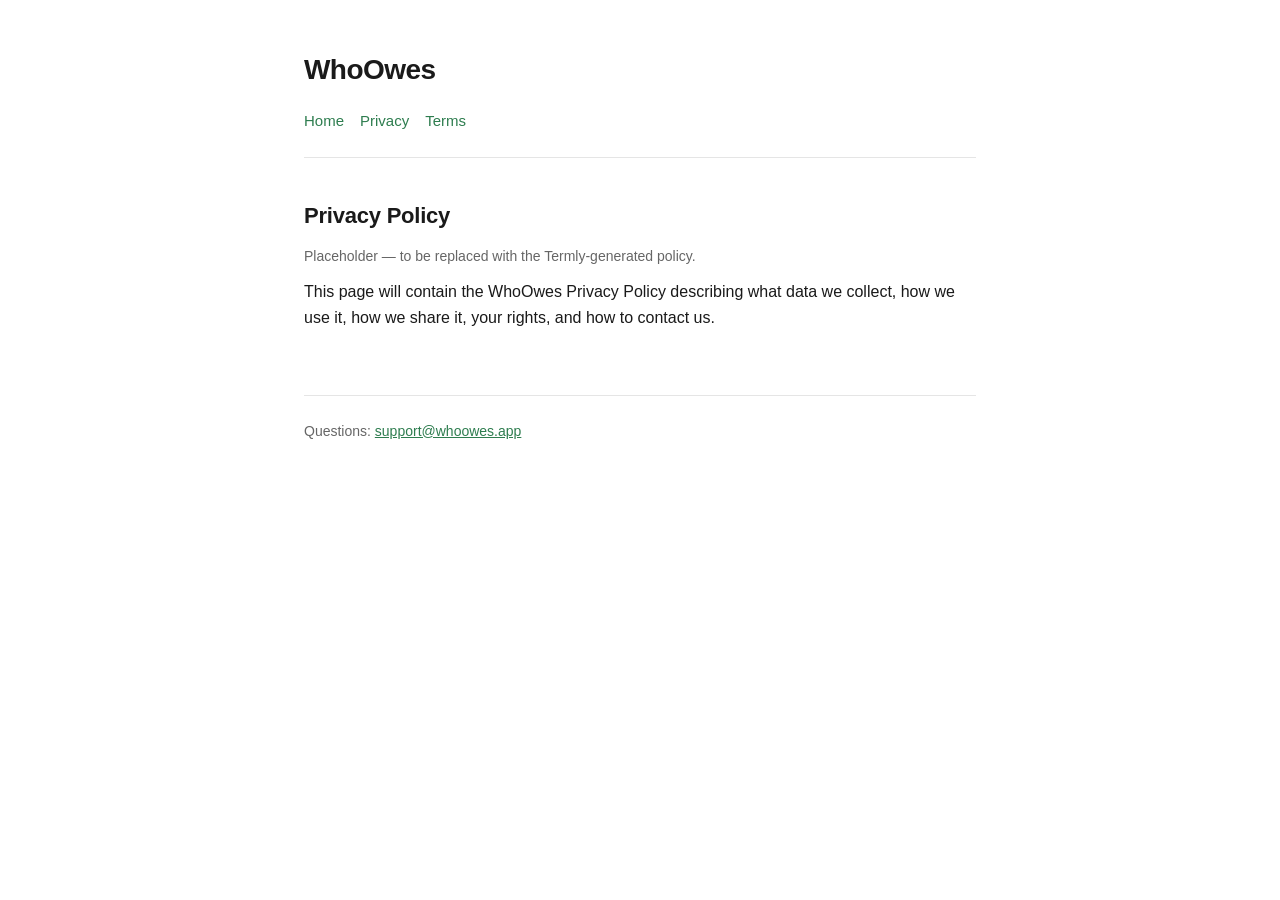
==== privacy.html @ 0bb96c40 "Initial scaffold: landing + placeholder privacy/terms" ====
<!DOCTYPE html>
<html lang="en">
<head>
<meta charset="utf-8">
<meta name="viewport" content="width=device-width, initial-scale=1">
<title>Privacy Policy — WhoOwes</title>
<meta name="description" content="WhoOwes privacy policy.">
<link rel="stylesheet" href="/style.css">
</head>
<body>
<main>
  <header>
    <h1><a href="/">WhoOwes</a></h1>
    <nav>
      <a href="/">Home</a>
      <a href="/privacy">Privacy</a>
      <a href="/terms">Terms</a>
    </nav>
  </header>

  <h2>Privacy Policy</h2>
  <p class="muted">Placeholder — to be replaced with the Termly-generated policy.</p>
  <p>This page will contain the WhoOwes Privacy Policy describing what data we collect, how we use it, how we share it, your rights, and how to contact us.</p>

  <footer>
    <p>Questions: <a href="mailto:support@whoowes.app">support@whoowes.app</a></p>
  </footer>
</main>
</body>
</html>
---- style.css ----
:root {
  --bg: #ffffff;
  --fg: #1a1a1a;
  --muted: #666666;
  --accent: #2e7d4f;
  --border: #e5e5e5;
  --link: #2e7d4f;
}

@media (prefers-color-scheme: dark) {
  :root {
    --bg: #0f0f0f;
    --fg: #f0f0f0;
    --muted: #999999;
    --accent: #5fb87f;
    --border: #2a2a2a;
    --link: #5fb87f;
  }
}

* { box-sizing: border-box; }

html, body {
  margin: 0;
  padding: 0;
  background: var(--bg);
  color: var(--fg);
  font-family: -apple-system, BlinkMacSystemFont, "Segoe UI", Roboto, "Helvetica Neue", Arial, sans-serif;
  font-size: 16px;
  line-height: 1.6;
  -webkit-font-smoothing: antialiased;
}

main {
  max-width: 720px;
  margin: 0 auto;
  padding: 48px 24px 96px;
}

header {
  border-bottom: 1px solid var(--border);
  padding-bottom: 24px;
  margin-bottom: 32px;
}

header h1 {
  margin: 0 0 4px;
  font-size: 28px;
  font-weight: 700;
  letter-spacing: -0.02em;
}

header h1 a {
  color: var(--fg);
  text-decoration: none;
}

header p {
  margin: 0;
  color: var(--muted);
  font-size: 15px;
}

nav {
  margin-top: 16px;
  display: flex;
  gap: 16px;
  font-size: 15px;
}

nav a {
  color: var(--link);
  text-decoration: none;
}

nav a:hover { text-decoration: underline; }

h2 {
  margin-top: 40px;
  margin-bottom: 12px;
  font-size: 22px;
  font-weight: 600;
  letter-spacing: -0.01em;
}

h3 {
  margin-top: 28px;
  margin-bottom: 8px;
  font-size: 17px;
  font-weight: 600;
}

p, li { margin: 0 0 12px; }
ul, ol { padding-left: 24px; }

a { color: var(--link); }

code {
  font-family: ui-monospace, SFMono-Regular, Menlo, monospace;
  font-size: 14px;
  background: var(--border);
  padding: 2px 6px;
  border-radius: 4px;
}

.muted { color: var(--muted); font-size: 14px; }
.lead { font-size: 18px; color: var(--muted); margin-bottom: 32px; }

footer {
  margin-top: 64px;
  padding-top: 24px;
  border-top: 1px solid var(--border);
  color: var(--muted);
  font-size: 14px;
}

footer a { color: var(--link); }
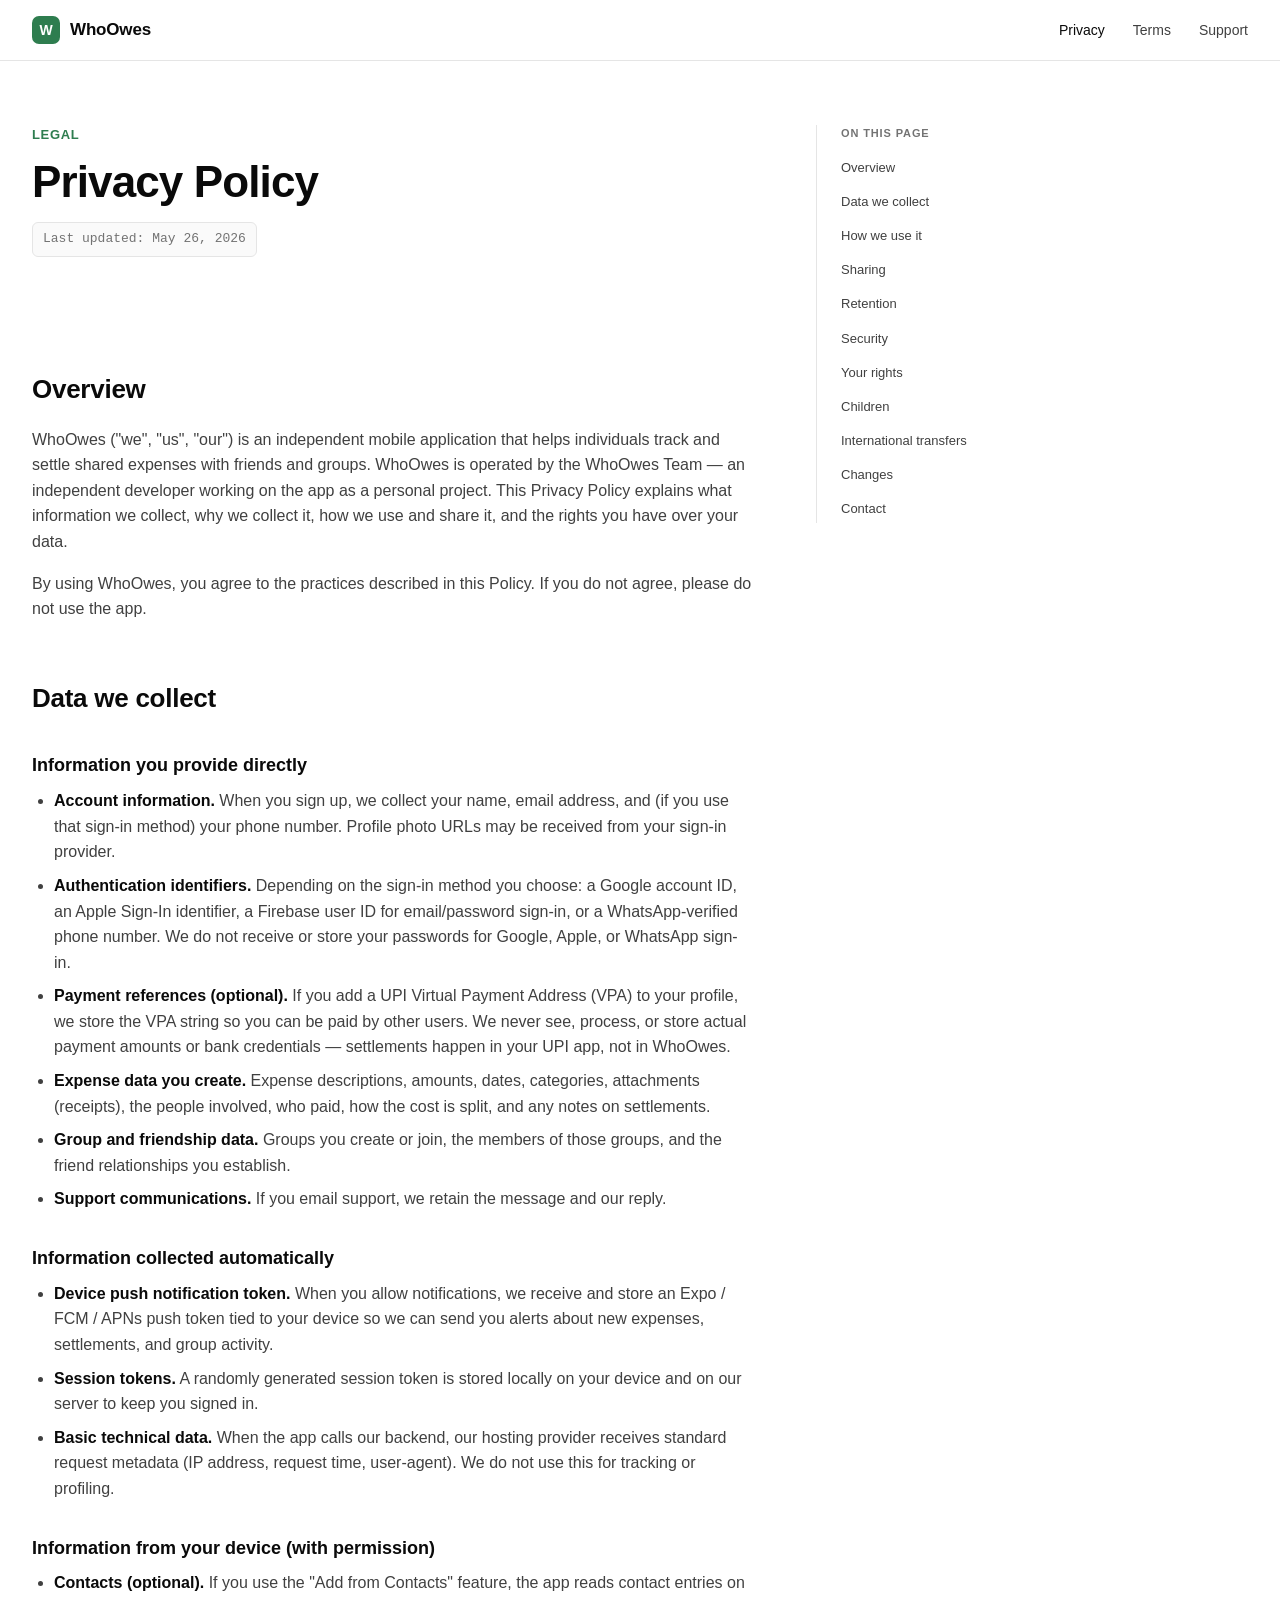
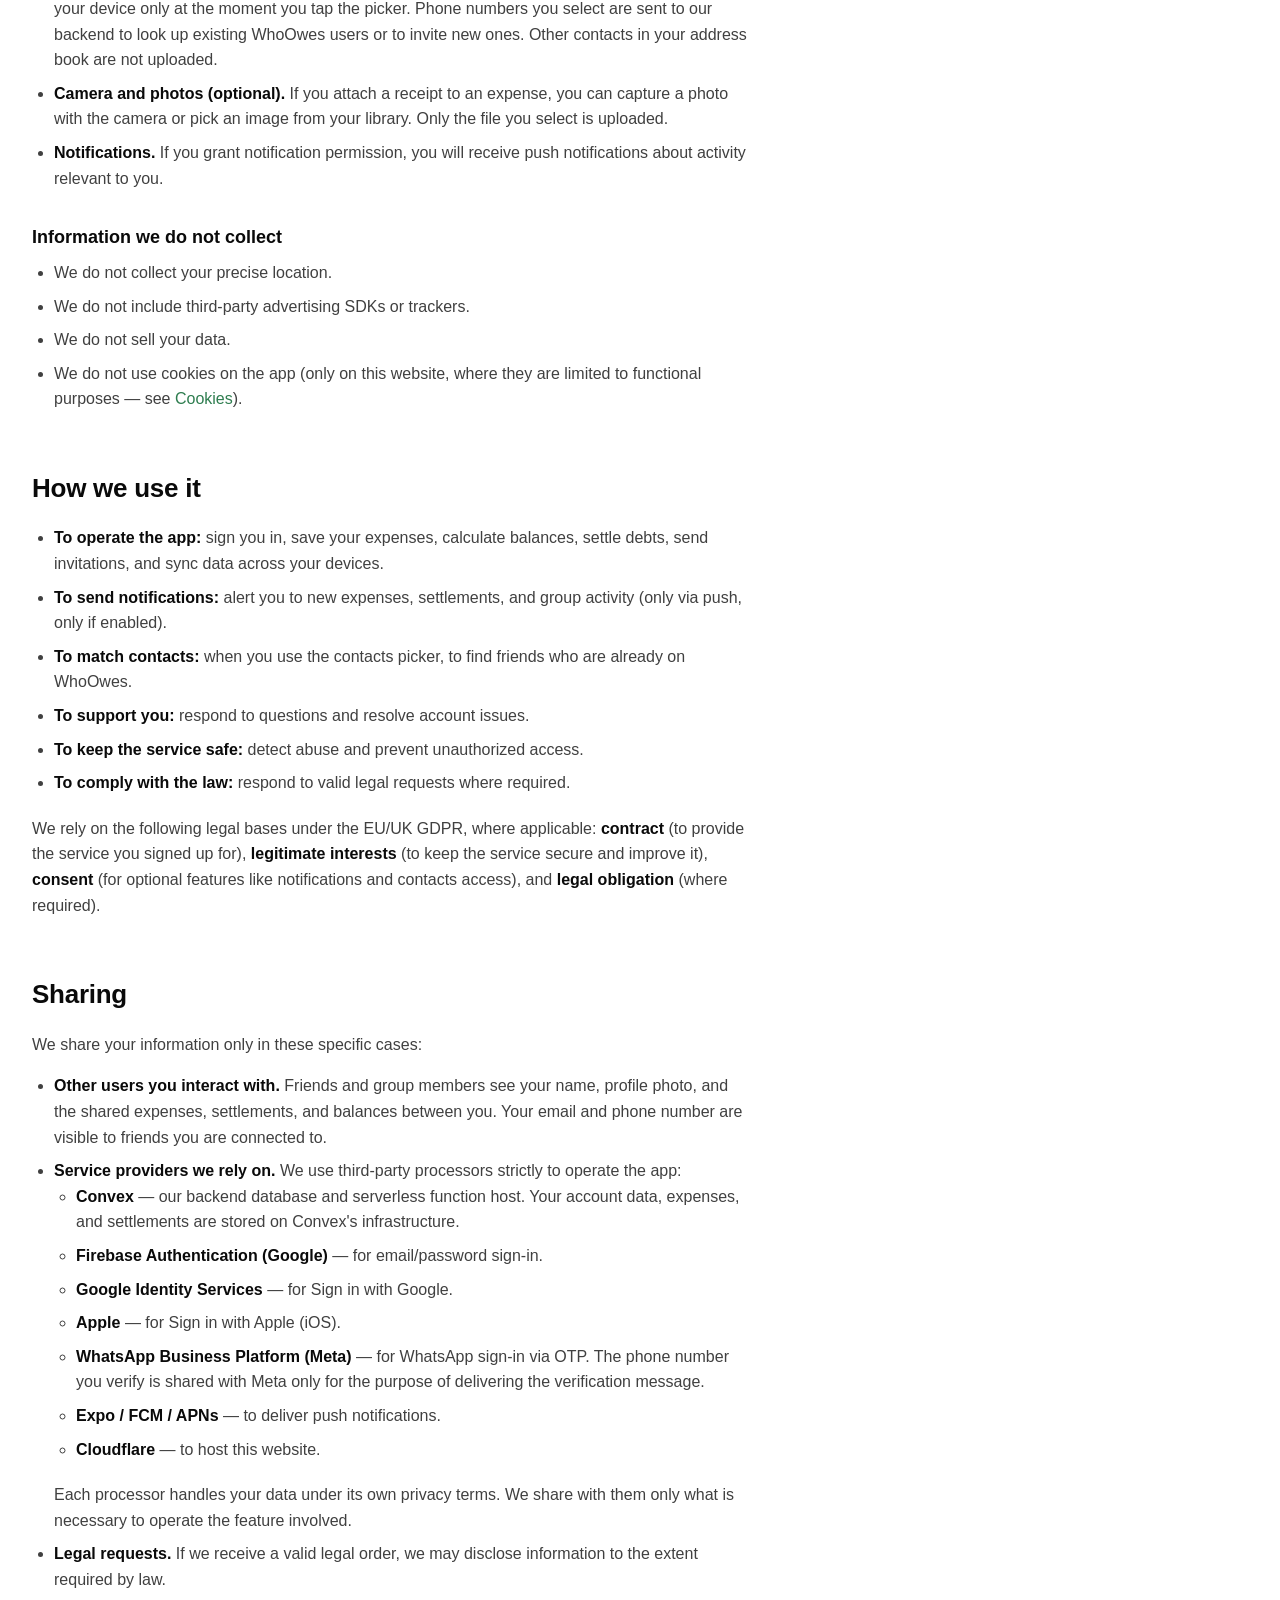
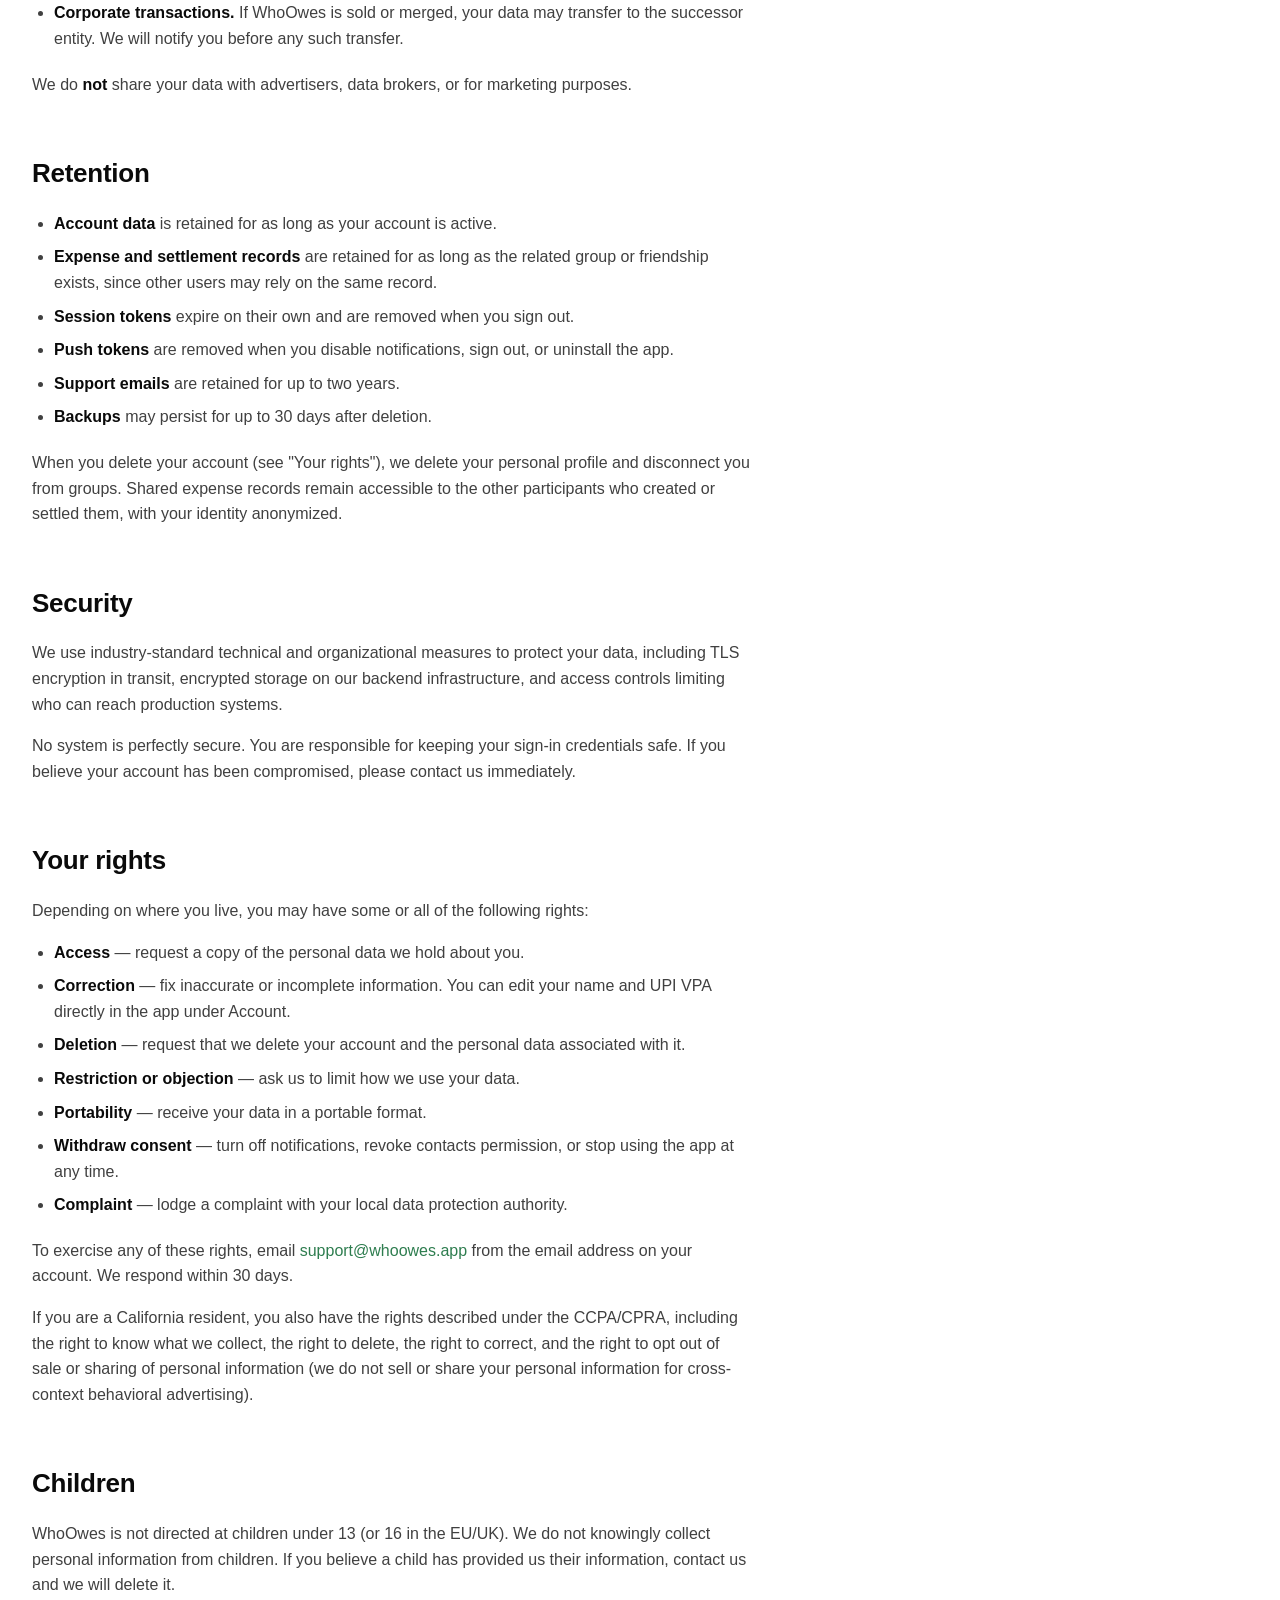
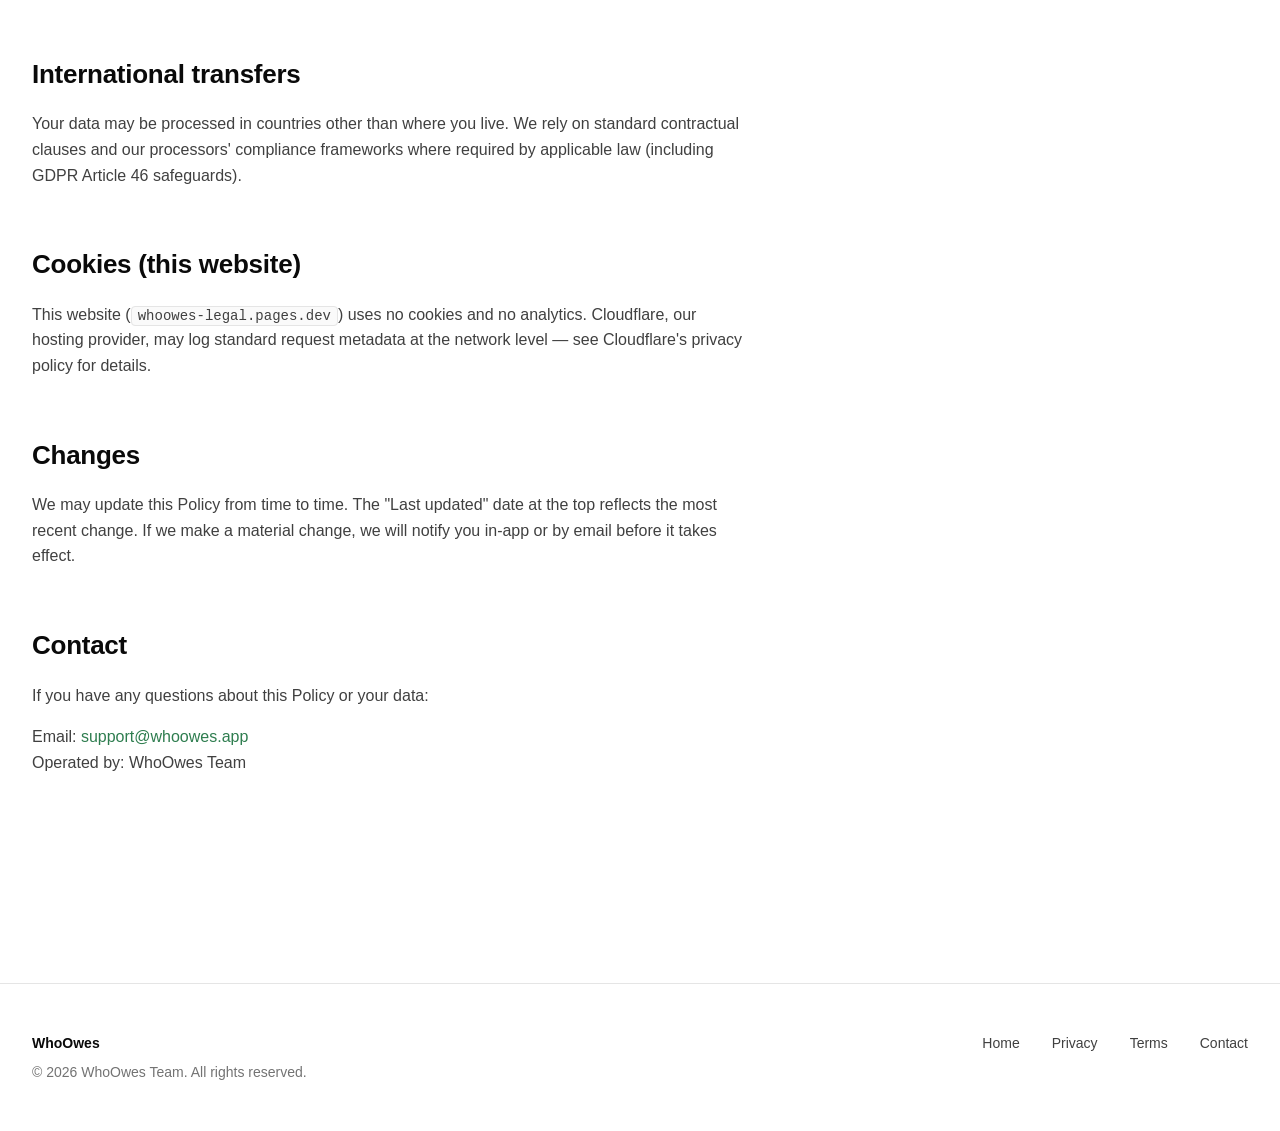
==== commit 9ab6a4a6: "Real Privacy + Terms text; redesign layout (left-anchored, sticky TOC) - Replace placeholder copy wi" ====
--- a/privacy.html
+++ b/privacy.html
@@ -4,27 +4,192 @@
 <meta charset="utf-8">
 <meta name="viewport" content="width=device-width, initial-scale=1">
 <title>Privacy Policy — WhoOwes</title>
-<meta name="description" content="WhoOwes privacy policy.">
+<meta name="description" content="How WhoOwes collects, uses, and protects your data.">
+<meta name="theme-color" content="#2e7d4f">
 <link rel="stylesheet" href="/style.css">
 </head>
 <body>
-<main>
-  <header>
-    <h1><a href="/">WhoOwes</a></h1>
-    <nav>
+
+<header class="topbar">
+  <div class="topbar-inner">
+    <a href="/" class="brand">
+      <span class="brand-mark">W</span>
+      <span>WhoOwes</span>
+    </a>
+    <nav class="topnav">
+      <a href="/privacy" class="active">Privacy</a>
+      <a href="/terms">Terms</a>
+      <a href="mailto:support@whoowes.app">Support</a>
+    </nav>
+  </div>
+</header>
+
+<main class="legal">
+
+  <div class="legal-header">
+    <div class="legal-eyebrow">Legal</div>
+    <h1 class="legal-title">Privacy Policy</h1>
+    <div class="legal-updated">Last updated: May 26, 2026</div>
+  </div>
+
+  <aside class="toc" aria-label="On this page">
+    <div class="toc-label">On this page</div>
+    <ul>
+      <li><a href="#overview">Overview</a></li>
+      <li><a href="#data-we-collect">Data we collect</a></li>
+      <li><a href="#how-we-use">How we use it</a></li>
+      <li><a href="#sharing">Sharing</a></li>
+      <li><a href="#retention">Retention</a></li>
+      <li><a href="#security">Security</a></li>
+      <li><a href="#your-rights">Your rights</a></li>
+      <li><a href="#children">Children</a></li>
+      <li><a href="#international">International transfers</a></li>
+      <li><a href="#changes">Changes</a></li>
+      <li><a href="#contact">Contact</a></li>
+    </ul>
+  </aside>
+
+  <div class="legal-body">
+
+    <h2 id="overview">Overview</h2>
+    <p>WhoOwes ("we", "us", "our") is an independent mobile application that helps individuals track and settle shared expenses with friends and groups. WhoOwes is operated by the WhoOwes Team — an independent developer working on the app as a personal project. This Privacy Policy explains what information we collect, why we collect it, how we use and share it, and the rights you have over your data.</p>
+    <p>By using WhoOwes, you agree to the practices described in this Policy. If you do not agree, please do not use the app.</p>
+
+    <h2 id="data-we-collect">Data we collect</h2>
+
+    <h3>Information you provide directly</h3>
+    <ul>
+      <li><strong>Account information.</strong> When you sign up, we collect your name, email address, and (if you use that sign-in method) your phone number. Profile photo URLs may be received from your sign-in provider.</li>
+      <li><strong>Authentication identifiers.</strong> Depending on the sign-in method you choose: a Google account ID, an Apple Sign-In identifier, a Firebase user ID for email/password sign-in, or a WhatsApp-verified phone number. We do not receive or store your passwords for Google, Apple, or WhatsApp sign-in.</li>
+      <li><strong>Payment references (optional).</strong> If you add a UPI Virtual Payment Address (VPA) to your profile, we store the VPA string so you can be paid by other users. We never see, process, or store actual payment amounts or bank credentials — settlements happen in your UPI app, not in WhoOwes.</li>
+      <li><strong>Expense data you create.</strong> Expense descriptions, amounts, dates, categories, attachments (receipts), the people involved, who paid, how the cost is split, and any notes on settlements.</li>
+      <li><strong>Group and friendship data.</strong> Groups you create or join, the members of those groups, and the friend relationships you establish.</li>
+      <li><strong>Support communications.</strong> If you email support, we retain the message and our reply.</li>
+    </ul>
+
+    <h3>Information collected automatically</h3>
+    <ul>
+      <li><strong>Device push notification token.</strong> When you allow notifications, we receive and store an Expo / FCM / APNs push token tied to your device so we can send you alerts about new expenses, settlements, and group activity.</li>
+      <li><strong>Session tokens.</strong> A randomly generated session token is stored locally on your device and on our server to keep you signed in.</li>
+      <li><strong>Basic technical data.</strong> When the app calls our backend, our hosting provider receives standard request metadata (IP address, request time, user-agent). We do not use this for tracking or profiling.</li>
+    </ul>
+
+    <h3>Information from your device (with permission)</h3>
+    <ul>
+      <li><strong>Contacts (optional).</strong> If you use the "Add from Contacts" feature, the app reads contact entries on your device only at the moment you tap the picker. Phone numbers you select are sent to our backend to look up existing WhoOwes users or to invite new ones. Other contacts in your address book are not uploaded.</li>
+      <li><strong>Camera and photos (optional).</strong> If you attach a receipt to an expense, you can capture a photo with the camera or pick an image from your library. Only the file you select is uploaded.</li>
+      <li><strong>Notifications.</strong> If you grant notification permission, you will receive push notifications about activity relevant to you.</li>
+    </ul>
+
+    <h3>Information we do <strong>not</strong> collect</h3>
+    <ul>
+      <li>We do not collect your precise location.</li>
+      <li>We do not include third-party advertising SDKs or trackers.</li>
+      <li>We do not sell your data.</li>
+      <li>We do not use cookies on the app (only on this website, where they are limited to functional purposes — see <a href="#cookies">Cookies</a>).</li>
+    </ul>
+
+    <h2 id="how-we-use">How we use it</h2>
+    <ul>
+      <li><strong>To operate the app:</strong> sign you in, save your expenses, calculate balances, settle debts, send invitations, and sync data across your devices.</li>
+      <li><strong>To send notifications:</strong> alert you to new expenses, settlements, and group activity (only via push, only if enabled).</li>
+      <li><strong>To match contacts:</strong> when you use the contacts picker, to find friends who are already on WhoOwes.</li>
+      <li><strong>To support you:</strong> respond to questions and resolve account issues.</li>
+      <li><strong>To keep the service safe:</strong> detect abuse and prevent unauthorized access.</li>
+      <li><strong>To comply with the law:</strong> respond to valid legal requests where required.</li>
+    </ul>
+
+    <p>We rely on the following legal bases under the EU/UK GDPR, where applicable: <strong>contract</strong> (to provide the service you signed up for), <strong>legitimate interests</strong> (to keep the service secure and improve it), <strong>consent</strong> (for optional features like notifications and contacts access), and <strong>legal obligation</strong> (where required).</p>
+
+    <h2 id="sharing">Sharing</h2>
+    <p>We share your information only in these specific cases:</p>
+    <ul>
+      <li><strong>Other users you interact with.</strong> Friends and group members see your name, profile photo, and the shared expenses, settlements, and balances between you. Your email and phone number are visible to friends you are connected to.</li>
+      <li><strong>Service providers we rely on.</strong> We use third-party processors strictly to operate the app:
+        <ul>
+          <li><strong>Convex</strong> — our backend database and serverless function host. Your account data, expenses, and settlements are stored on Convex's infrastructure.</li>
+          <li><strong>Firebase Authentication (Google)</strong> — for email/password sign-in.</li>
+          <li><strong>Google Identity Services</strong> — for Sign in with Google.</li>
+          <li><strong>Apple</strong> — for Sign in with Apple (iOS).</li>
+          <li><strong>WhatsApp Business Platform (Meta)</strong> — for WhatsApp sign-in via OTP. The phone number you verify is shared with Meta only for the purpose of delivering the verification message.</li>
+          <li><strong>Expo / FCM / APNs</strong> — to deliver push notifications.</li>
+          <li><strong>Cloudflare</strong> — to host this website.</li>
+        </ul>
+        Each processor handles your data under its own privacy terms. We share with them only what is necessary to operate the feature involved.</li>
+      <li><strong>Legal requests.</strong> If we receive a valid legal order, we may disclose information to the extent required by law.</li>
+      <li><strong>Corporate transactions.</strong> If WhoOwes is sold or merged, your data may transfer to the successor entity. We will notify you before any such transfer.</li>
+    </ul>
+
+    <p>We do <strong>not</strong> share your data with advertisers, data brokers, or for marketing purposes.</p>
+
+    <h2 id="retention">Retention</h2>
+    <ul>
+      <li><strong>Account data</strong> is retained for as long as your account is active.</li>
+      <li><strong>Expense and settlement records</strong> are retained for as long as the related group or friendship exists, since other users may rely on the same record.</li>
+      <li><strong>Session tokens</strong> expire on their own and are removed when you sign out.</li>
+      <li><strong>Push tokens</strong> are removed when you disable notifications, sign out, or uninstall the app.</li>
+      <li><strong>Support emails</strong> are retained for up to two years.</li>
+      <li><strong>Backups</strong> may persist for up to 30 days after deletion.</li>
+    </ul>
+    <p>When you delete your account (see "Your rights"), we delete your personal profile and disconnect you from groups. Shared expense records remain accessible to the other participants who created or settled them, with your identity anonymized.</p>
+
+    <h2 id="security">Security</h2>
+    <p>We use industry-standard technical and organizational measures to protect your data, including TLS encryption in transit, encrypted storage on our backend infrastructure, and access controls limiting who can reach production systems.</p>
+    <p>No system is perfectly secure. You are responsible for keeping your sign-in credentials safe. If you believe your account has been compromised, please contact us immediately.</p>
+
+    <h2 id="your-rights">Your rights</h2>
+    <p>Depending on where you live, you may have some or all of the following rights:</p>
+    <ul>
+      <li><strong>Access</strong> — request a copy of the personal data we hold about you.</li>
+      <li><strong>Correction</strong> — fix inaccurate or incomplete information. You can edit your name and UPI VPA directly in the app under Account.</li>
+      <li><strong>Deletion</strong> — request that we delete your account and the personal data associated with it.</li>
+      <li><strong>Restriction or objection</strong> — ask us to limit how we use your data.</li>
+      <li><strong>Portability</strong> — receive your data in a portable format.</li>
+      <li><strong>Withdraw consent</strong> — turn off notifications, revoke contacts permission, or stop using the app at any time.</li>
+      <li><strong>Complaint</strong> — lodge a complaint with your local data protection authority.</li>
+    </ul>
+    <p>To exercise any of these rights, email <a href="mailto:support@whoowes.app">support@whoowes.app</a> from the email address on your account. We respond within 30 days.</p>
+
+    <p>If you are a California resident, you also have the rights described under the CCPA/CPRA, including the right to know what we collect, the right to delete, the right to correct, and the right to opt out of sale or sharing of personal information (we do not sell or share your personal information for cross-context behavioral advertising).</p>
+
+    <h2 id="children">Children</h2>
+    <p>WhoOwes is not directed at children under 13 (or 16 in the EU/UK). We do not knowingly collect personal information from children. If you believe a child has provided us their information, contact us and we will delete it.</p>
+
+    <h2 id="international">International transfers</h2>
+    <p>Your data may be processed in countries other than where you live. We rely on standard contractual clauses and our processors' compliance frameworks where required by applicable law (including GDPR Article 46 safeguards).</p>
+
+    <h2 id="cookies">Cookies (this website)</h2>
+    <p>This website (<code>whoowes-legal.pages.dev</code>) uses no cookies and no analytics. Cloudflare, our hosting provider, may log standard request metadata at the network level — see Cloudflare's privacy policy for details.</p>
+
+    <h2 id="changes">Changes</h2>
+    <p>We may update this Policy from time to time. The "Last updated" date at the top reflects the most recent change. If we make a material change, we will notify you in-app or by email before it takes effect.</p>
+
+    <h2 id="contact">Contact</h2>
+    <p>If you have any questions about this Policy or your data:</p>
+    <p>
+      Email: <a href="mailto:support@whoowes.app">support@whoowes.app</a><br>
+      Operated by: WhoOwes Team
+    </p>
+
+  </div>
+
+</main>
+
+<footer class="site-footer">
+  <div class="footer-inner">
+    <div class="footer-brand">
+      <strong>WhoOwes</strong>
+      <span>&copy; <span id="year">2026</span> WhoOwes Team. All rights reserved.</span>
+    </div>
+    <div class="footer-links">
       <a href="/">Home</a>
       <a href="/privacy">Privacy</a>
       <a href="/terms">Terms</a>
-    </nav>
-  </header>
+      <a href="mailto:support@whoowes.app">Contact</a>
+    </div>
+  </div>
+</footer>
 
-  <h2>Privacy Policy</h2>
-  <p class="muted">Placeholder — to be replaced with the Termly-generated policy.</p>
-  <p>This page will contain the WhoOwes Privacy Policy describing what data we collect, how we use it, how we share it, your rights, and how to contact us.</p>
-
-  <footer>
-    <p>Questions: <a href="mailto:support@whoowes.app">support@whoowes.app</a></p>
-  </footer>
-</main>
+<script>document.getElementById('year').textContent = new Date().getFullYear();</script>
 </body>
 </html>
--- a/style.css
+++ b/style.css
@@ -1,117 +1,383 @@
 :root {
   --bg: #ffffff;
-  --fg: #1a1a1a;
-  --muted: #666666;
+  --bg-elevated: #fafafa;
+  --fg: #0a0a0a;
+  --fg-secondary: #404040;
+  --muted: #737373;
   --accent: #2e7d4f;
+  --accent-hover: #246340;
   --border: #e5e5e5;
-  --link: #2e7d4f;
+  --border-strong: #d4d4d4;
+  --selection: rgba(46, 125, 79, 0.15);
 }
 
 @media (prefers-color-scheme: dark) {
   :root {
-    --bg: #0f0f0f;
-    --fg: #f0f0f0;
-    --muted: #999999;
+    --bg: #0a0a0a;
+    --bg-elevated: #141414;
+    --fg: #fafafa;
+    --fg-secondary: #d4d4d4;
+    --muted: #a3a3a3;
     --accent: #5fb87f;
-    --border: #2a2a2a;
-    --link: #5fb87f;
+    --accent-hover: #7ed09c;
+    --border: #262626;
+    --border-strong: #404040;
+    --selection: rgba(95, 184, 127, 0.2);
   }
 }
 
 * { box-sizing: border-box; }
 
-html, body {
+::selection { background: var(--selection); }
+
+html { -webkit-text-size-adjust: 100%; }
+
+body {
   margin: 0;
-  padding: 0;
   background: var(--bg);
   color: var(--fg);
-  font-family: -apple-system, BlinkMacSystemFont, "Segoe UI", Roboto, "Helvetica Neue", Arial, sans-serif;
+  font-family: -apple-system, BlinkMacSystemFont, "Inter", "Segoe UI", Roboto, "Helvetica Neue", Arial, sans-serif;
   font-size: 16px;
   line-height: 1.6;
   -webkit-font-smoothing: antialiased;
-}
-
-main {
-  max-width: 720px;
+  -moz-osx-font-smoothing: grayscale;
+  text-rendering: optimizeLegibility;
+}
+
+a { color: var(--accent); text-decoration: none; }
+a:hover { color: var(--accent-hover); text-decoration: underline; }
+
+/* ============================================================
+   Top bar — full width, brand left, nav right
+   ============================================================ */
+.topbar {
+  position: sticky;
+  top: 0;
+  z-index: 10;
+  background: rgba(255, 255, 255, 0.85);
+  backdrop-filter: saturate(180%) blur(20px);
+  -webkit-backdrop-filter: saturate(180%) blur(20px);
+  border-bottom: 1px solid var(--border);
+}
+
+@media (prefers-color-scheme: dark) {
+  .topbar { background: rgba(10, 10, 10, 0.85); }
+}
+
+.topbar-inner {
+  display: flex;
+  align-items: center;
+  justify-content: space-between;
+  padding: 16px 32px;
+  max-width: 1280px;
   margin: 0 auto;
-  padding: 48px 24px 96px;
-}
-
-header {
+}
+
+.brand {
+  display: flex;
+  align-items: center;
+  gap: 10px;
+  font-weight: 700;
+  font-size: 17px;
+  letter-spacing: -0.01em;
+  color: var(--fg);
+}
+
+.brand:hover { color: var(--fg); text-decoration: none; }
+
+.brand-mark {
+  width: 28px;
+  height: 28px;
+  border-radius: 7px;
+  background: var(--accent);
+  display: grid;
+  place-items: center;
+  color: #fff;
+  font-weight: 800;
+  font-size: 14px;
+  letter-spacing: -0.02em;
+}
+
+.topnav {
+  display: flex;
+  gap: 28px;
+  font-size: 14px;
+  font-weight: 500;
+}
+
+.topnav a { color: var(--fg-secondary); }
+.topnav a:hover { color: var(--accent); text-decoration: none; }
+.topnav a.active { color: var(--fg); }
+
+/* ============================================================
+   Landing — full-width hero, asymmetric grid
+   ============================================================ */
+.hero {
+  max-width: 1280px;
+  margin: 0 auto;
+  padding: 96px 32px 64px;
+  display: grid;
+  grid-template-columns: 1.2fr 1fr;
+  gap: 64px;
+  align-items: start;
+}
+
+.hero-headline {
+  font-size: 56px;
+  line-height: 1.05;
+  letter-spacing: -0.03em;
+  font-weight: 700;
+  margin: 0 0 24px;
+}
+
+.hero-headline .accent { color: var(--accent); }
+
+.hero-sub {
+  font-size: 19px;
+  line-height: 1.5;
+  color: var(--muted);
+  margin: 0 0 32px;
+  max-width: 540px;
+}
+
+.hero-meta {
+  display: flex;
+  flex-direction: column;
+  gap: 16px;
+  font-size: 14px;
+  color: var(--muted);
+  padding-top: 16px;
+  border-top: 1px solid var(--border);
+}
+
+.hero-meta-item {
+  display: flex;
+  gap: 12px;
+}
+
+.hero-meta-label {
+  color: var(--muted);
+  min-width: 80px;
+  font-weight: 500;
+}
+
+.hero-meta-value { color: var(--fg-secondary); }
+.hero-meta-value a { color: var(--accent); }
+
+/* ============================================================
+   Legal pages — left-anchored content + sticky TOC on desktop
+   ============================================================ */
+.legal {
+  max-width: 1280px;
+  margin: 0 auto;
+  padding: 64px 32px 96px;
+  display: grid;
+  grid-template-columns: minmax(0, 720px) 220px;
+  gap: 64px;
+  align-items: start;
+}
+
+.legal-header {
+  grid-column: 1;
+}
+
+.legal-eyebrow {
+  font-size: 13px;
+  font-weight: 600;
+  letter-spacing: 0.05em;
+  text-transform: uppercase;
+  color: var(--accent);
+  margin-bottom: 12px;
+}
+
+.legal-title {
+  font-size: 44px;
+  line-height: 1.1;
+  letter-spacing: -0.02em;
+  font-weight: 700;
+  margin: 0 0 16px;
+}
+
+.legal-updated {
+  font-family: ui-monospace, SFMono-Regular, "SF Mono", Menlo, monospace;
+  font-size: 13px;
+  color: var(--muted);
+  padding: 6px 10px;
+  background: var(--bg-elevated);
+  border: 1px solid var(--border);
+  border-radius: 6px;
+  display: inline-block;
+  margin-bottom: 48px;
+}
+
+.legal-body {
+  grid-column: 1;
+  font-size: 16px;
+  color: var(--fg-secondary);
+}
+
+.legal-body h2 {
+  font-size: 26px;
+  font-weight: 700;
+  letter-spacing: -0.01em;
+  color: var(--fg);
+  margin: 56px 0 16px;
+  scroll-margin-top: 88px;
+}
+
+.legal-body h2:first-child { margin-top: 0; }
+
+.legal-body h3 {
+  font-size: 18px;
+  font-weight: 600;
+  color: var(--fg);
+  margin: 32px 0 8px;
+}
+
+.legal-body p { margin: 0 0 16px; }
+.legal-body ul, .legal-body ol { padding-left: 22px; margin: 0 0 20px; }
+.legal-body li { margin-bottom: 8px; }
+.legal-body strong { color: var(--fg); font-weight: 600; }
+
+.legal-body table {
+  width: 100%;
+  border-collapse: collapse;
+  margin: 20px 0;
+  font-size: 14px;
+}
+
+.legal-body th, .legal-body td {
+  text-align: left;
+  padding: 12px 14px;
   border-bottom: 1px solid var(--border);
-  padding-bottom: 24px;
-  margin-bottom: 32px;
-}
-
-header h1 {
-  margin: 0 0 4px;
-  font-size: 28px;
-  font-weight: 700;
-  letter-spacing: -0.02em;
-}
-
-header h1 a {
-  color: var(--fg);
-  text-decoration: none;
-}
-
-header p {
+  vertical-align: top;
+}
+
+.legal-body th {
+  font-weight: 600;
+  color: var(--fg);
+  background: var(--bg-elevated);
+}
+
+.legal-body code {
+  font-family: ui-monospace, SFMono-Regular, "SF Mono", Menlo, monospace;
+  font-size: 14px;
+  background: var(--bg-elevated);
+  border: 1px solid var(--border);
+  padding: 1px 6px;
+  border-radius: 4px;
+}
+
+/* TOC — sticky on desktop, hidden on mobile */
+.toc {
+  grid-column: 2;
+  grid-row: 1 / span 2;
+  position: sticky;
+  top: 88px;
+  font-size: 13px;
+  border-left: 1px solid var(--border);
+  padding-left: 24px;
+}
+
+.toc-label {
+  font-size: 11px;
+  font-weight: 600;
+  letter-spacing: 0.08em;
+  text-transform: uppercase;
+  color: var(--muted);
+  margin-bottom: 12px;
+}
+
+.toc ul {
+  list-style: none;
+  padding: 0;
   margin: 0;
-  color: var(--muted);
-  font-size: 15px;
-}
-
-nav {
-  margin-top: 16px;
-  display: flex;
-  gap: 16px;
-  font-size: 15px;
-}
-
-nav a {
-  color: var(--link);
-  text-decoration: none;
-}
-
-nav a:hover { text-decoration: underline; }
-
-h2 {
-  margin-top: 40px;
-  margin-bottom: 12px;
-  font-size: 22px;
-  font-weight: 600;
-  letter-spacing: -0.01em;
-}
-
-h3 {
-  margin-top: 28px;
-  margin-bottom: 8px;
-  font-size: 17px;
-  font-weight: 600;
-}
-
-p, li { margin: 0 0 12px; }
-ul, ol { padding-left: 24px; }
-
-a { color: var(--link); }
-
-code {
-  font-family: ui-monospace, SFMono-Regular, Menlo, monospace;
-  font-size: 14px;
-  background: var(--border);
-  padding: 2px 6px;
-  border-radius: 4px;
-}
-
-.muted { color: var(--muted); font-size: 14px; }
-.lead { font-size: 18px; color: var(--muted); margin-bottom: 32px; }
-
-footer {
-  margin-top: 64px;
-  padding-top: 24px;
+  display: flex;
+  flex-direction: column;
+  gap: 8px;
+}
+
+.toc a {
+  color: var(--fg-secondary);
+  display: block;
+  padding: 4px 0;
+  line-height: 1.4;
+}
+
+.toc a:hover { color: var(--accent); text-decoration: none; }
+
+/* ============================================================
+   Footer
+   ============================================================ */
+footer.site-footer {
   border-top: 1px solid var(--border);
-  color: var(--muted);
-  font-size: 14px;
-}
-
-footer a { color: var(--link); }
+  margin-top: 96px;
+  padding: 48px 32px;
+}
+
+.footer-inner {
+  max-width: 1280px;
+  margin: 0 auto;
+  display: flex;
+  justify-content: space-between;
+  align-items: flex-start;
+  gap: 48px;
+  flex-wrap: wrap;
+  font-size: 14px;
+  color: var(--muted);
+}
+
+.footer-brand {
+  display: flex;
+  flex-direction: column;
+  gap: 6px;
+}
+
+.footer-brand strong {
+  color: var(--fg);
+  font-weight: 600;
+}
+
+.footer-links {
+  display: flex;
+  gap: 32px;
+}
+
+.footer-links a { color: var(--fg-secondary); }
+.footer-links a:hover { color: var(--accent); text-decoration: none; }
+
+/* ============================================================
+   Responsive — collapse to single column on tablet/mobile
+   ============================================================ */
+@media (max-width: 960px) {
+  .topbar-inner { padding: 14px 20px; }
+  .topnav { gap: 20px; }
+
+  .hero {
+    grid-template-columns: 1fr;
+    gap: 32px;
+    padding: 64px 20px 48px;
+  }
+  .hero-headline { font-size: 40px; }
+  .hero-sub { font-size: 17px; }
+
+  .legal {
+    grid-template-columns: 1fr;
+    padding: 48px 20px 64px;
+    gap: 32px;
+  }
+  .legal-title { font-size: 34px; }
+  .toc { display: none; }
+
+  footer.site-footer { padding: 32px 20px; }
+  .footer-inner { gap: 24px; }
+  .footer-links { gap: 20px; flex-wrap: wrap; }
+}
+
+@media (max-width: 480px) {
+  .hero-headline { font-size: 32px; }
+  .legal-title { font-size: 28px; }
+  .legal-body h2 { font-size: 22px; }
+  .topnav { display: none; } /* hide nav on small screens, brand-only */
+  .topbar-inner { justify-content: center; }
+}
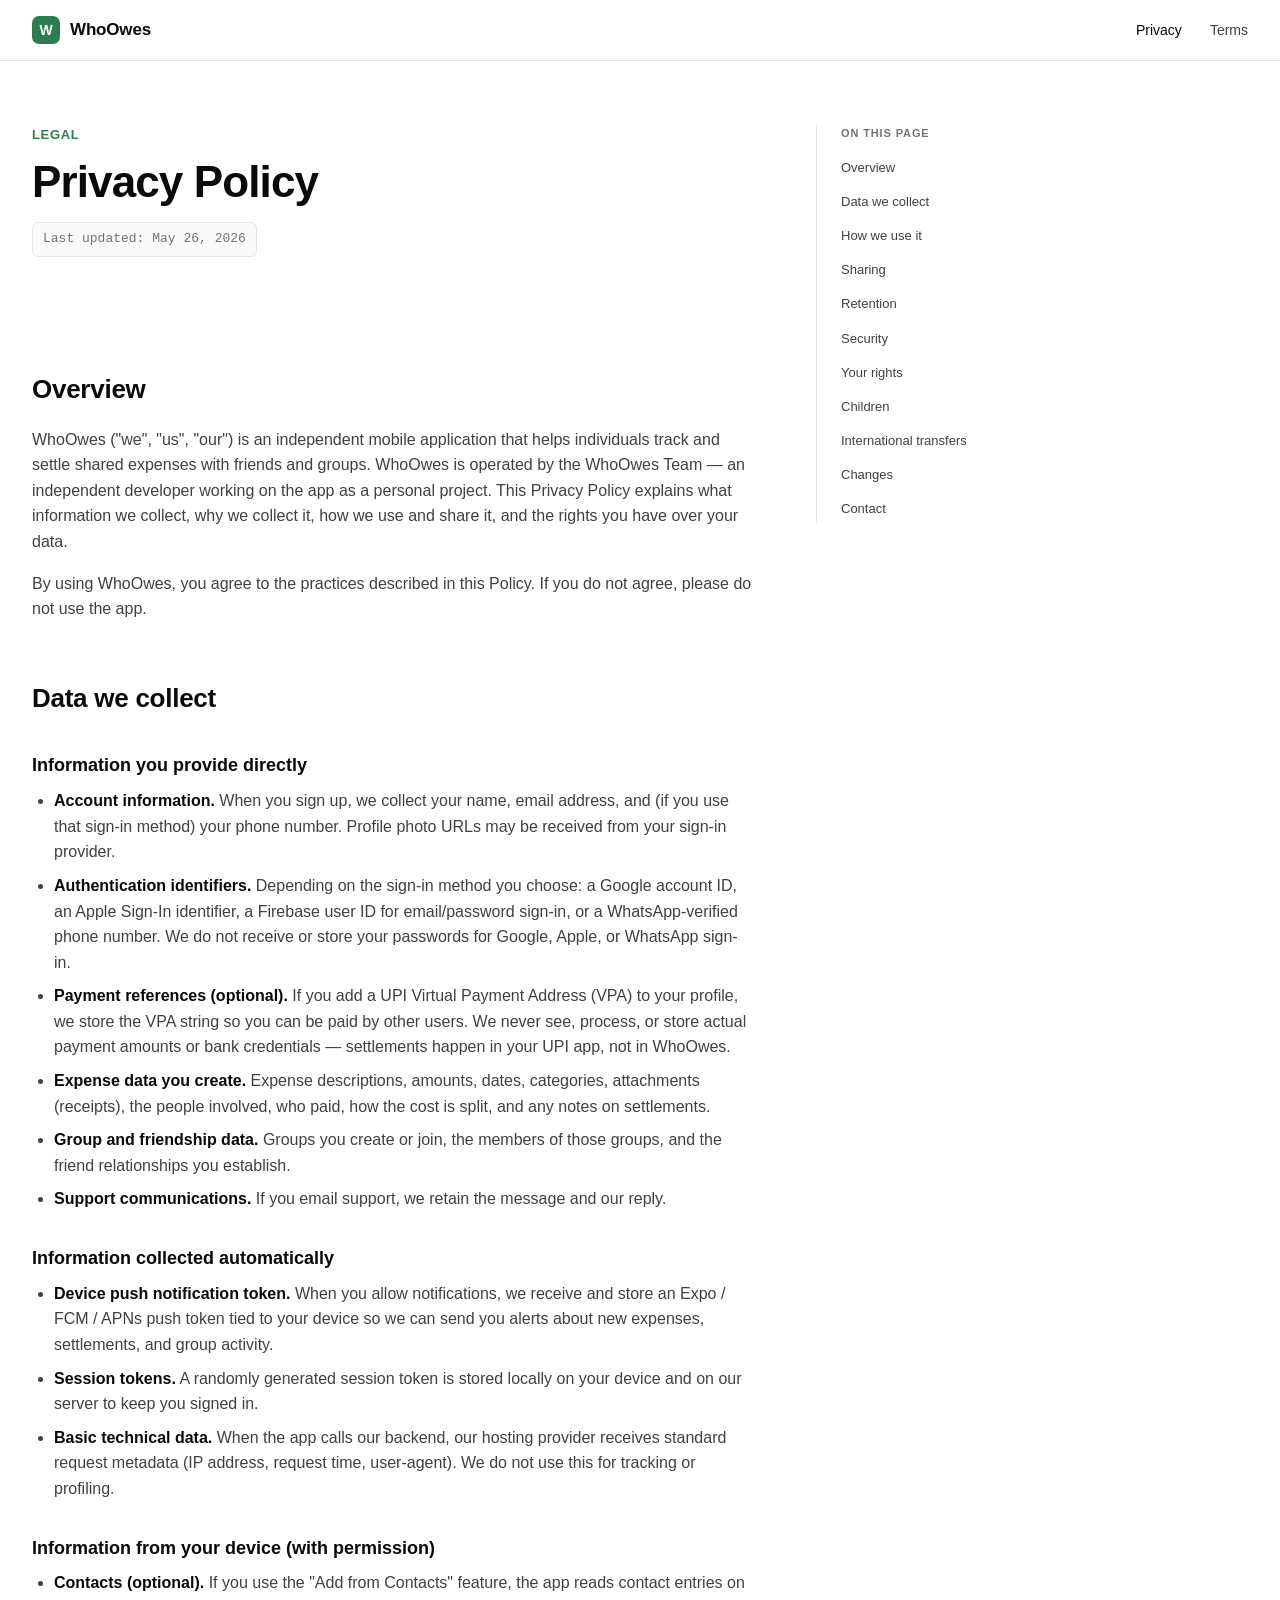
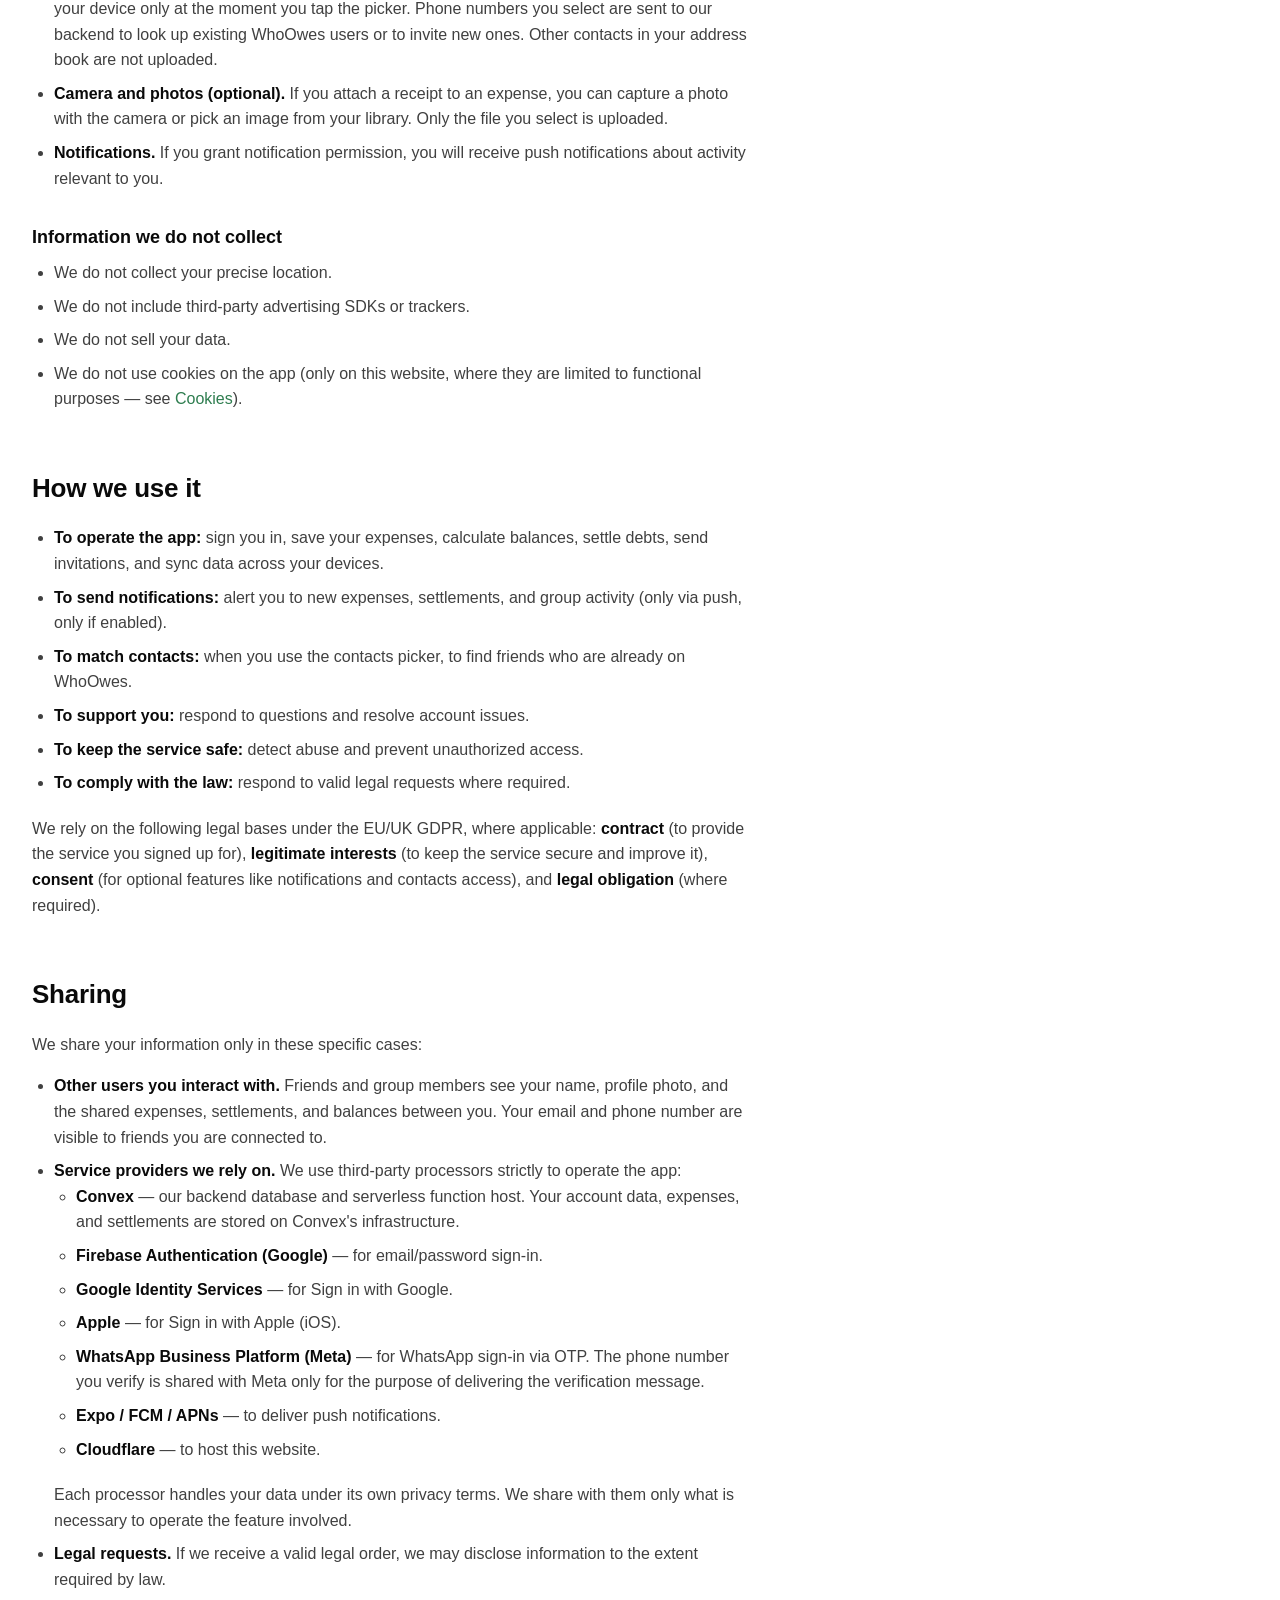
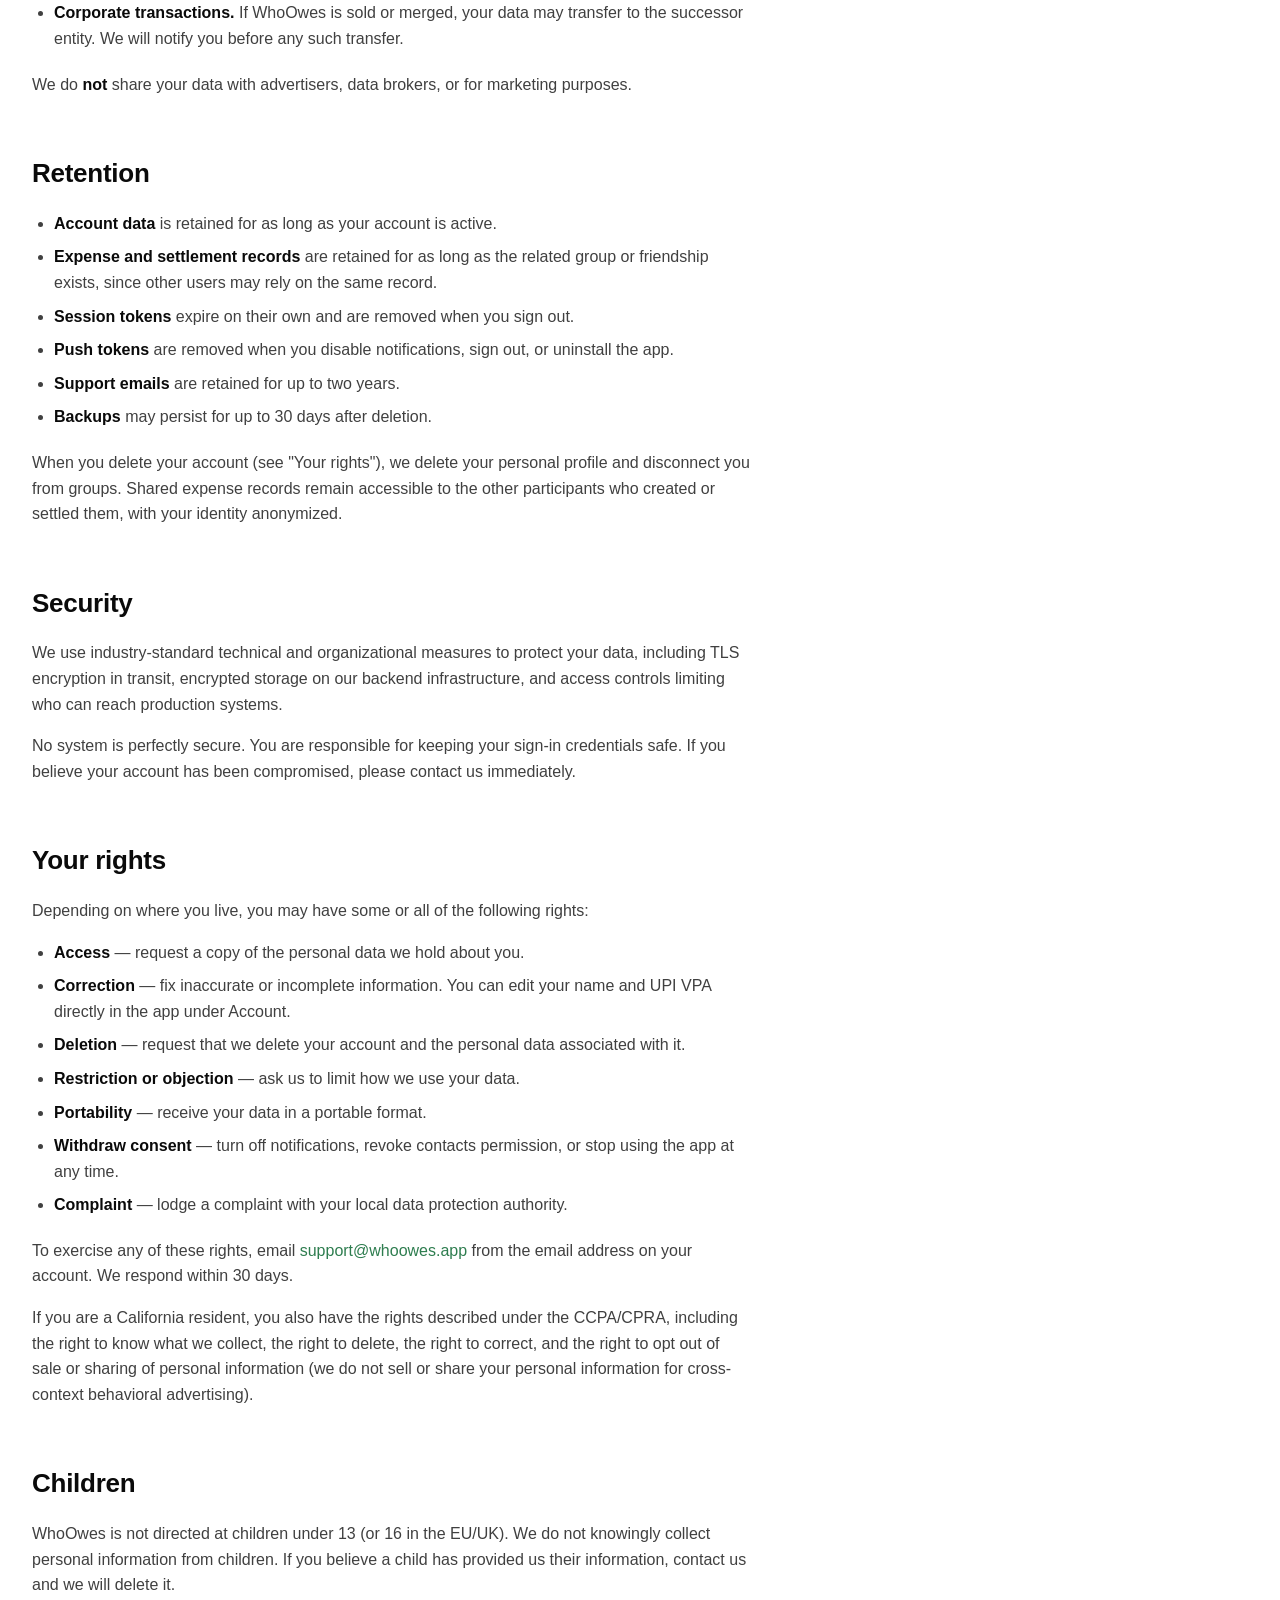
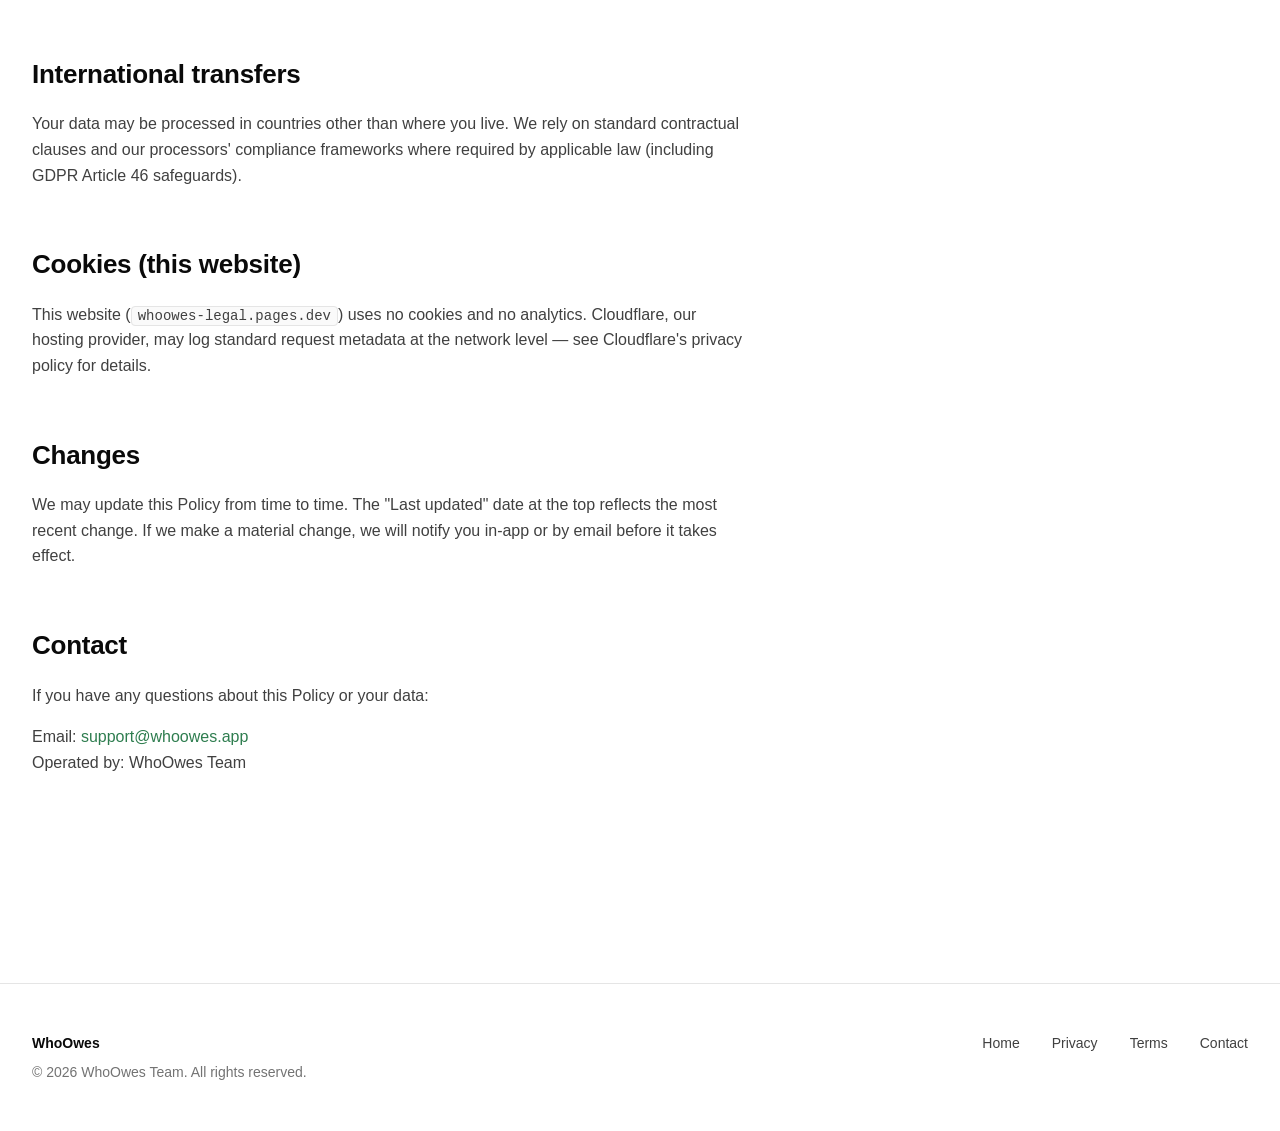
==== commit a9602c97: "Remove Support from top nav (kept in footer + legal contact sections)" ====
--- a/privacy.html
+++ b/privacy.html
@@ -19,7 +19,6 @@
     <nav class="topnav">
       <a href="/privacy" class="active">Privacy</a>
       <a href="/terms">Terms</a>
-      <a href="mailto:support@whoowes.app">Support</a>
     </nav>
   </div>
 </header>
--- a/style.css
+++ b/style.css
@@ -110,33 +110,33 @@
 .topnav a.active { color: var(--fg); }
 
 /* ============================================================
-   Landing — full-width hero, asymmetric grid
+   Landing — full-width hero, asymmetric grid, fills viewport
    ============================================================ */
 .hero {
   max-width: 1280px;
   margin: 0 auto;
-  padding: 96px 32px 64px;
+  padding: 120px 32px 96px;
   display: grid;
   grid-template-columns: 1.2fr 1fr;
-  gap: 64px;
-  align-items: start;
+  gap: 96px;
+  align-items: center;
 }
 
 .hero-headline {
-  font-size: 56px;
-  line-height: 1.05;
+  font-size: clamp(40px, 6vw, 64px);
+  line-height: 1.04;
   letter-spacing: -0.03em;
   font-weight: 700;
-  margin: 0 0 24px;
+  margin: 0 0 28px;
 }
 
 .hero-headline .accent { color: var(--accent); }
 
 .hero-sub {
-  font-size: 19px;
-  line-height: 1.5;
-  color: var(--muted);
-  margin: 0 0 32px;
+  font-size: clamp(17px, 1.4vw, 20px);
+  line-height: 1.55;
+  color: var(--muted);
+  margin: 0;
   max-width: 540px;
 }
 
@@ -355,11 +355,11 @@
 
   .hero {
     grid-template-columns: 1fr;
-    gap: 32px;
-    padding: 64px 20px 48px;
+    gap: 40px;
+    padding: 64px 20px;
+    min-height: auto; /* no viewport-fill on mobile; let content flow */
+    align-items: start;
   }
-  .hero-headline { font-size: 40px; }
-  .hero-sub { font-size: 17px; }
 
   .legal {
     grid-template-columns: 1fr;
@@ -375,7 +375,6 @@
 }
 
 @media (max-width: 480px) {
-  .hero-headline { font-size: 32px; }
   .legal-title { font-size: 28px; }
   .legal-body h2 { font-size: 22px; }
   .topnav { display: none; } /* hide nav on small screens, brand-only */
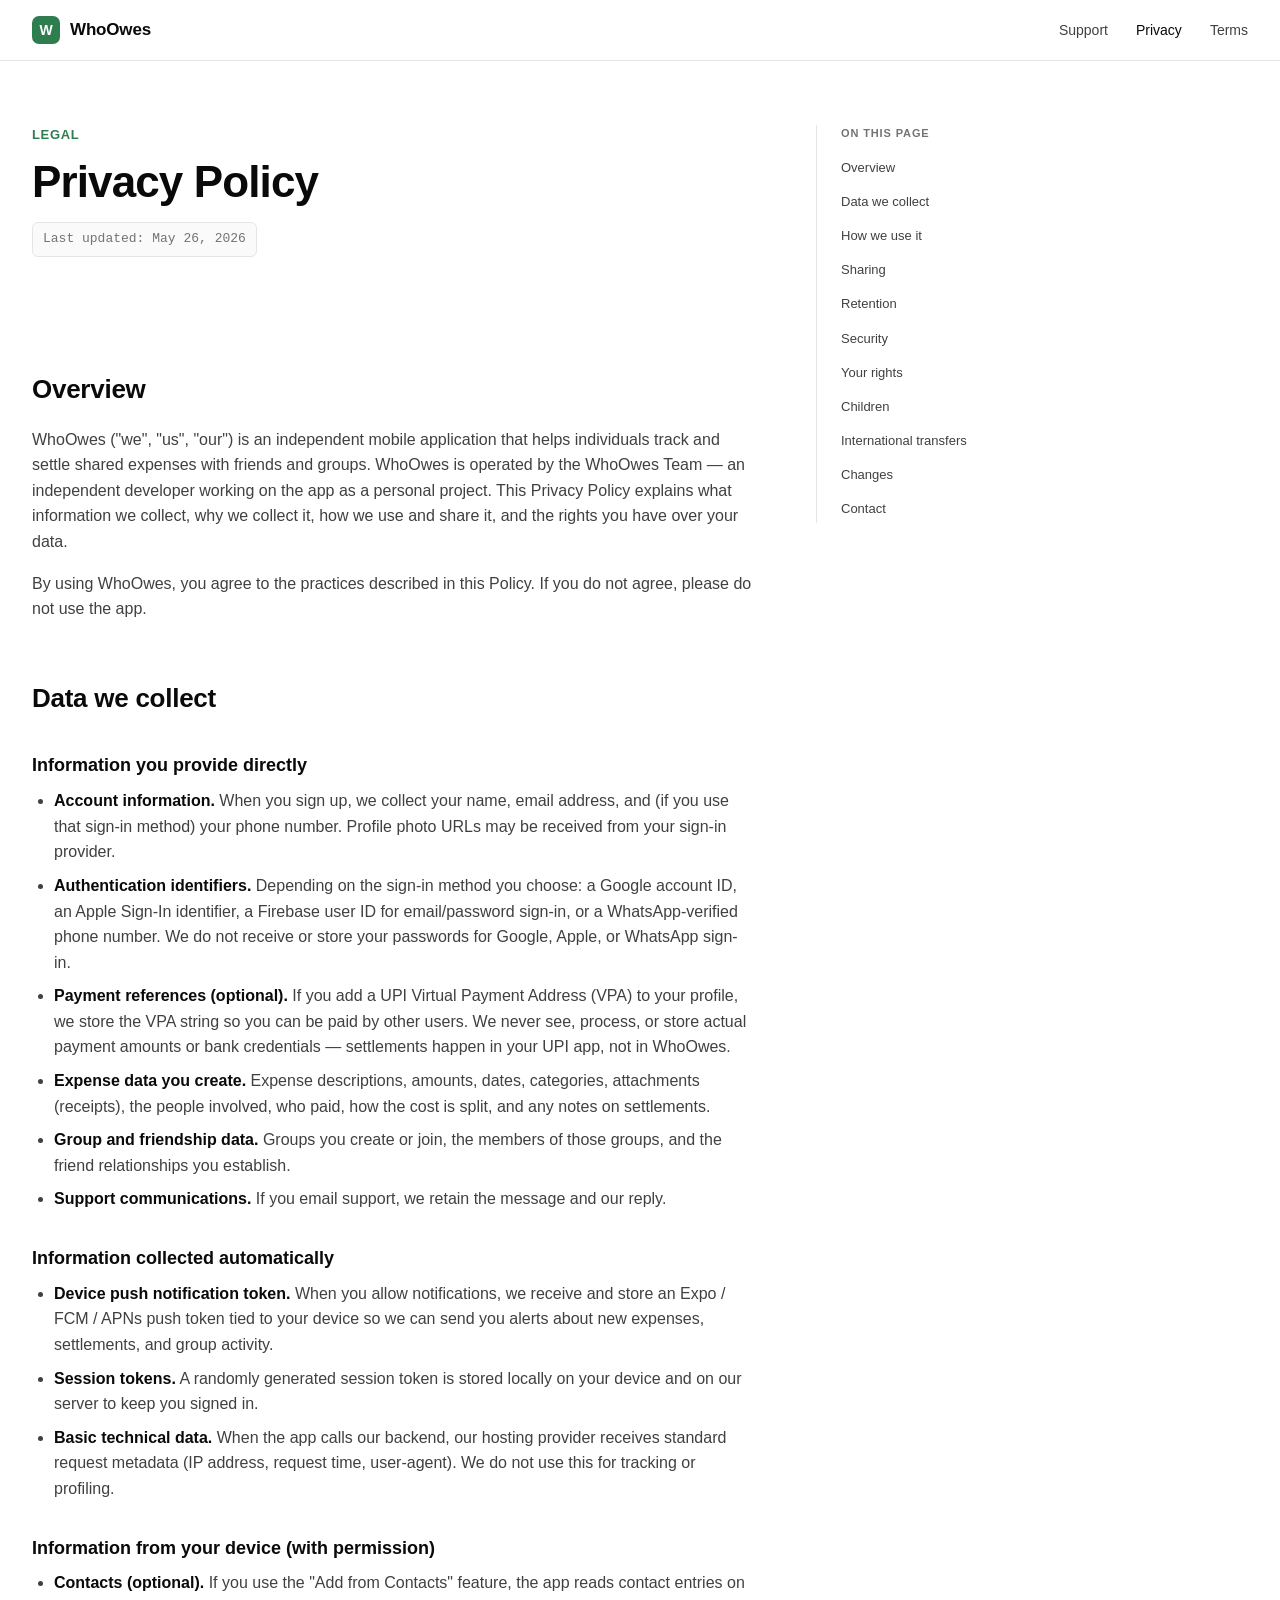
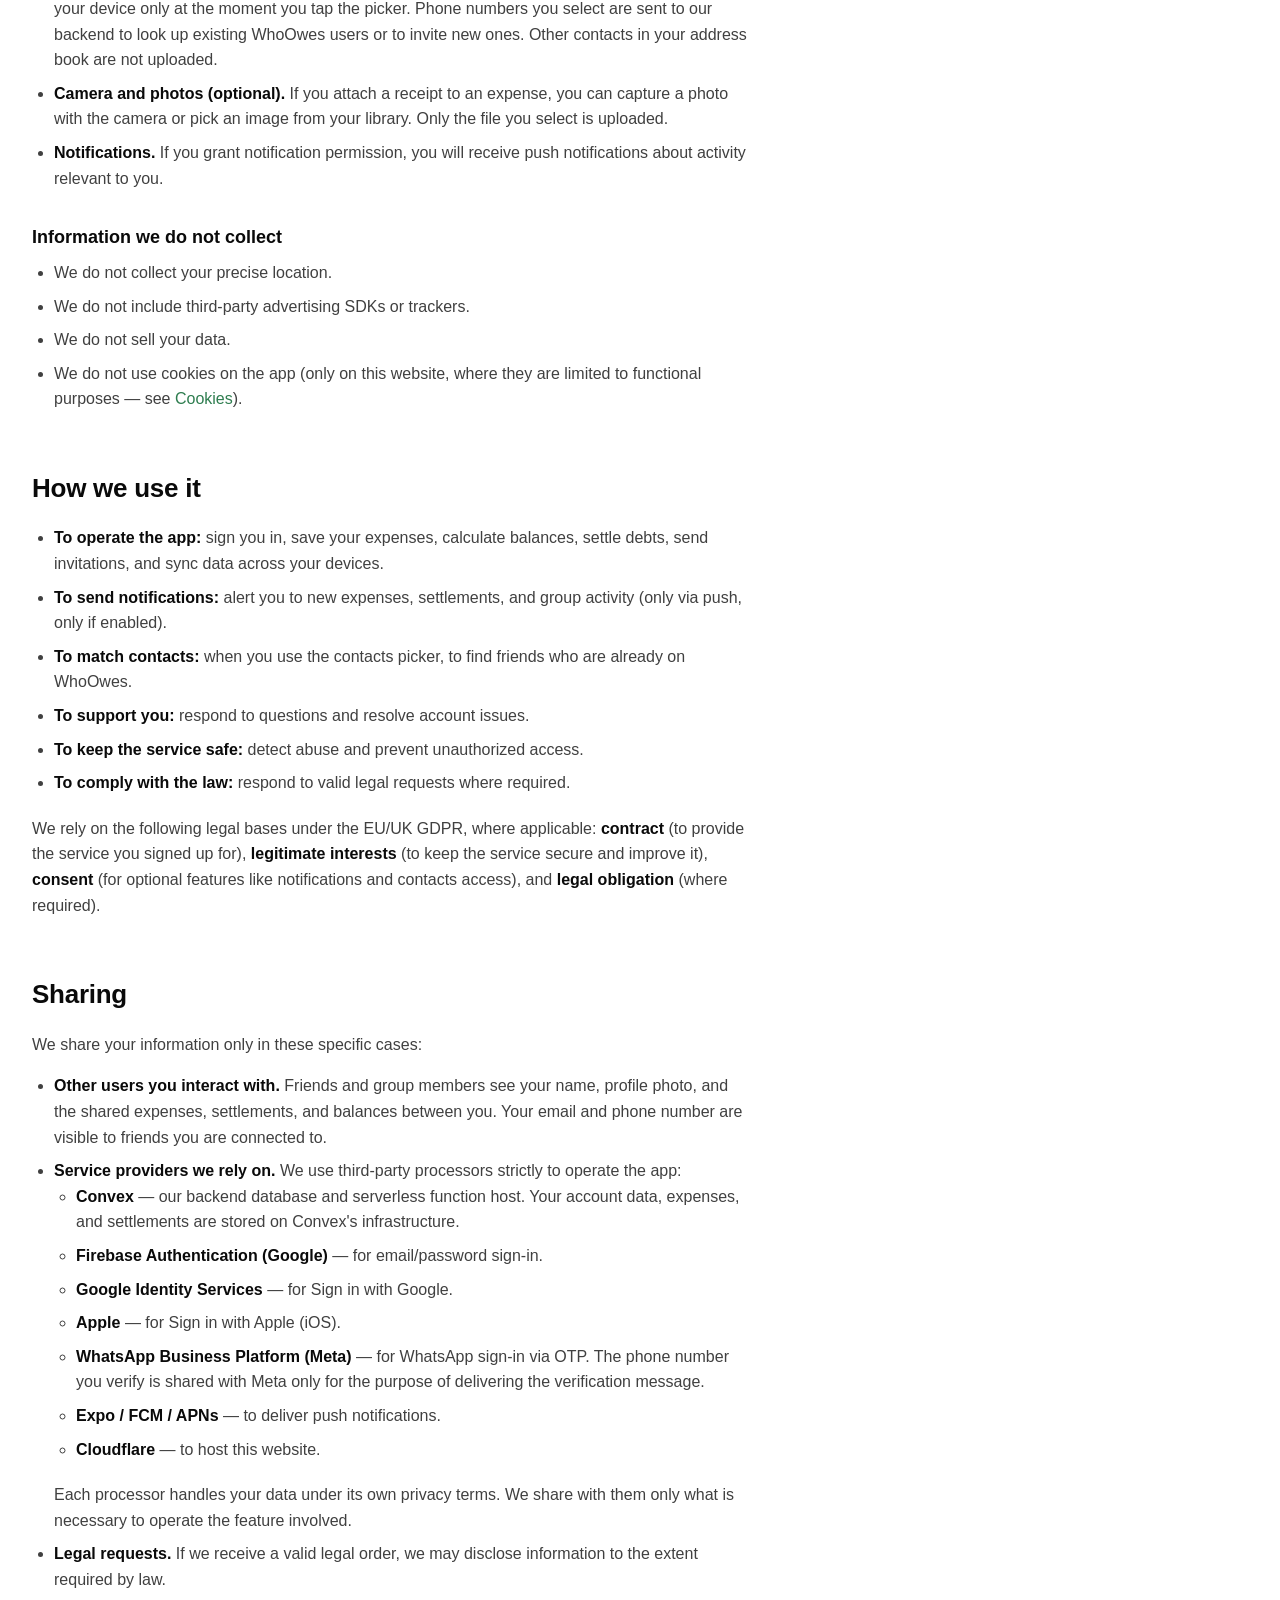
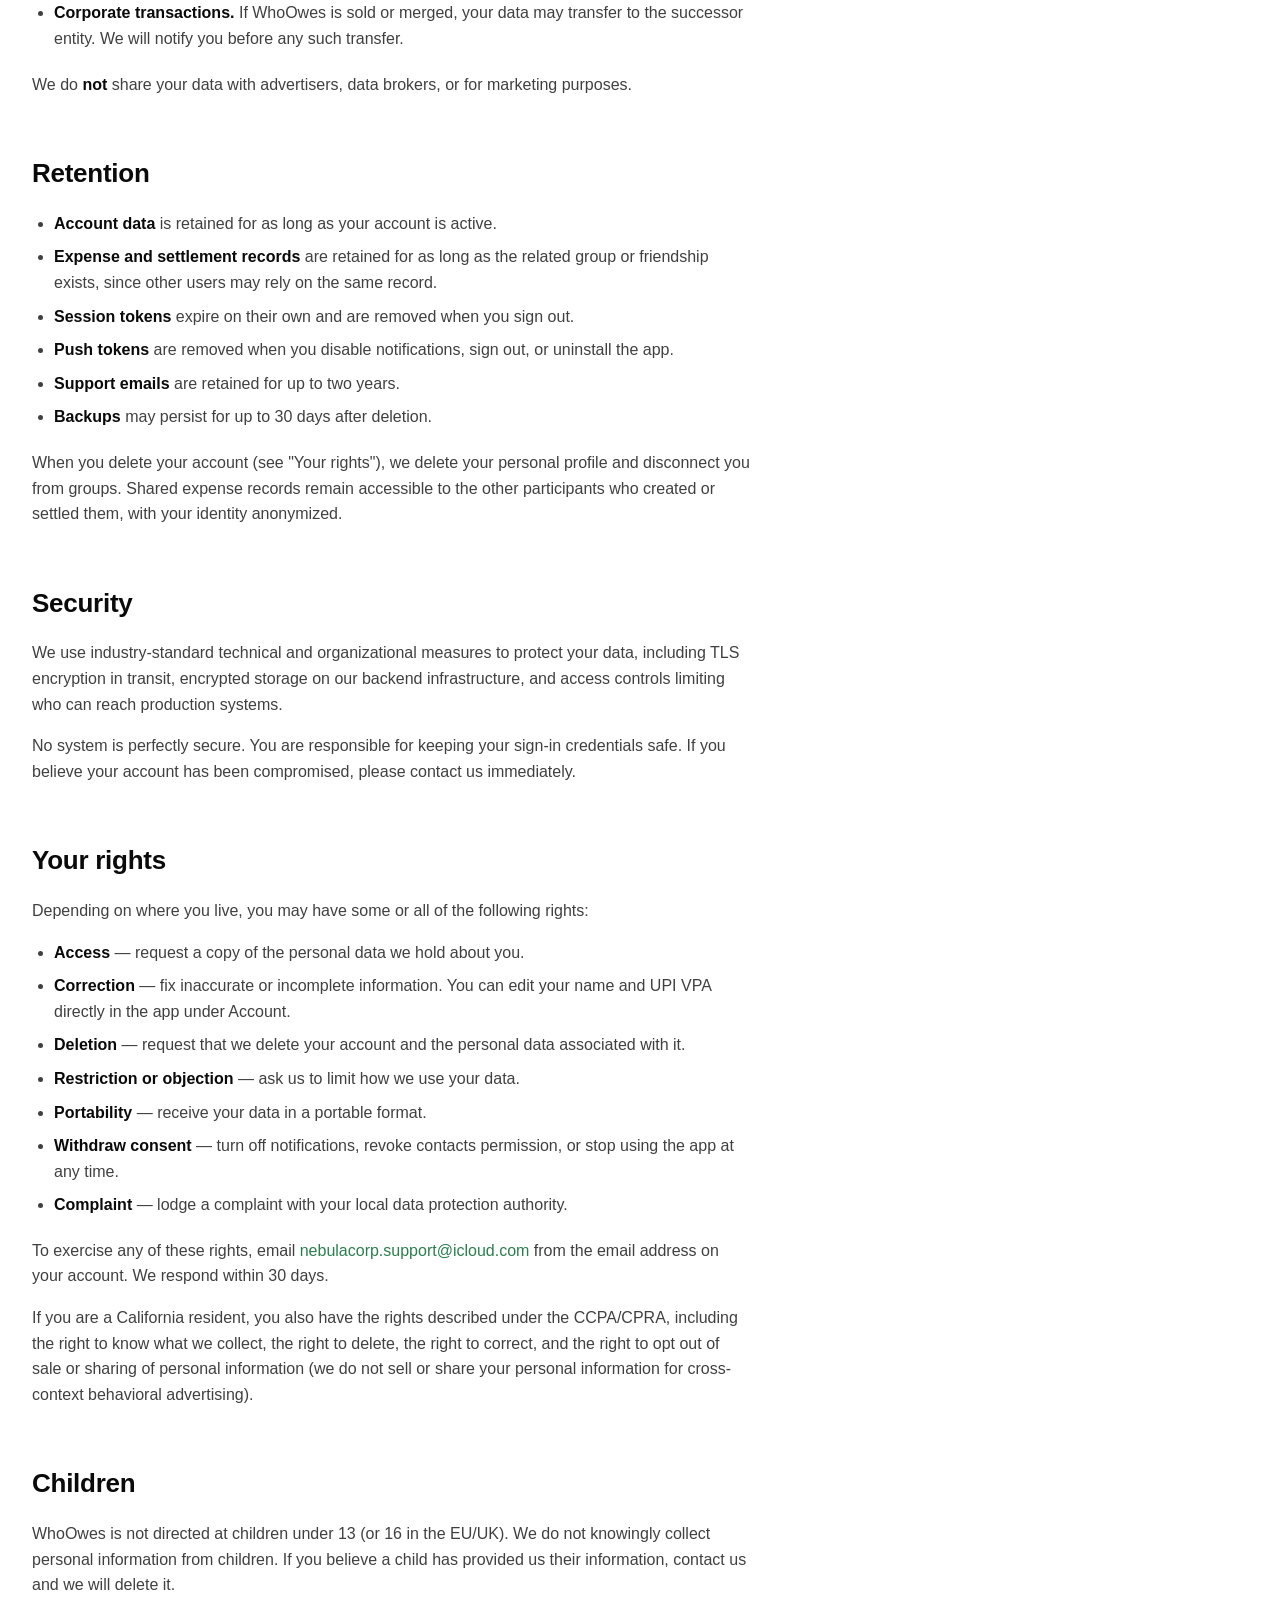
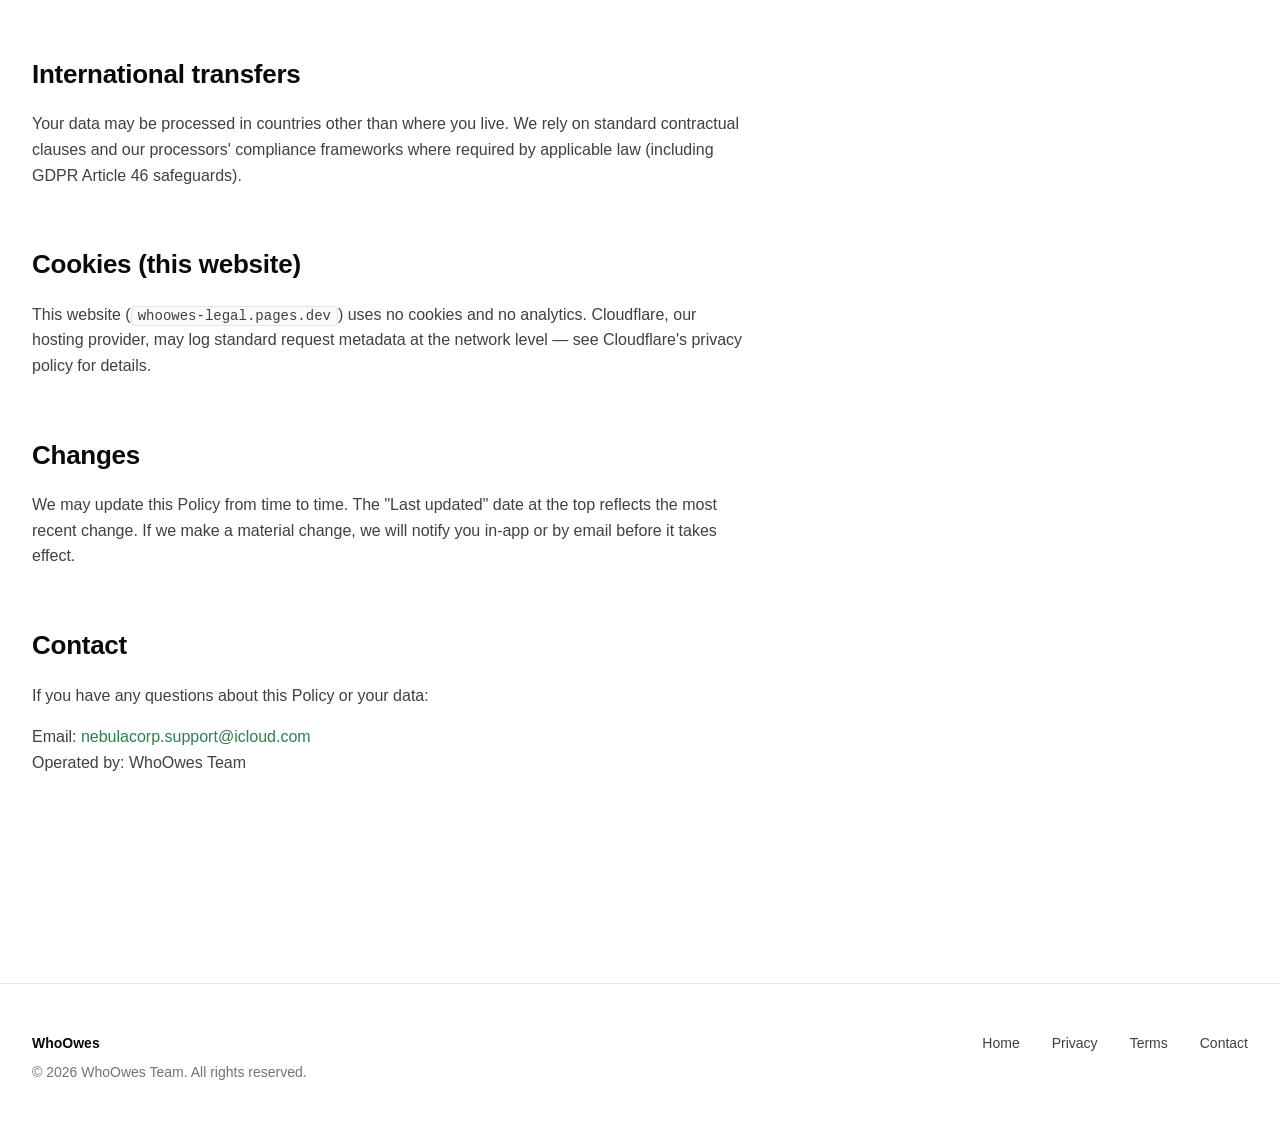
==== commit 0aaf7dbb: "Add Support page; fix dead support email across site - New support.html (FAQ + contact) matching the" ====
--- a/privacy.html
+++ b/privacy.html
@@ -17,6 +17,7 @@
       <span>WhoOwes</span>
     </a>
     <nav class="topnav">
+      <a href="/support">Support</a>
       <a href="/privacy" class="active">Privacy</a>
       <a href="/terms">Terms</a>
     </nav>
@@ -147,7 +148,7 @@
       <li><strong>Withdraw consent</strong> — turn off notifications, revoke contacts permission, or stop using the app at any time.</li>
       <li><strong>Complaint</strong> — lodge a complaint with your local data protection authority.</li>
     </ul>
-    <p>To exercise any of these rights, email <a href="mailto:support@whoowes.app">support@whoowes.app</a> from the email address on your account. We respond within 30 days.</p>
+    <p>To exercise any of these rights, email <a href="mailto:nebulacorp.support@icloud.com">nebulacorp.support@icloud.com</a> from the email address on your account. We respond within 30 days.</p>
 
     <p>If you are a California resident, you also have the rights described under the CCPA/CPRA, including the right to know what we collect, the right to delete, the right to correct, and the right to opt out of sale or sharing of personal information (we do not sell or share your personal information for cross-context behavioral advertising).</p>
 
@@ -166,7 +167,7 @@
     <h2 id="contact">Contact</h2>
     <p>If you have any questions about this Policy or your data:</p>
     <p>
-      Email: <a href="mailto:support@whoowes.app">support@whoowes.app</a><br>
+      Email: <a href="mailto:nebulacorp.support@icloud.com">nebulacorp.support@icloud.com</a><br>
       Operated by: WhoOwes Team
     </p>
 
@@ -184,7 +185,7 @@
       <a href="/">Home</a>
       <a href="/privacy">Privacy</a>
       <a href="/terms">Terms</a>
-      <a href="mailto:support@whoowes.app">Contact</a>
+      <a href="mailto:nebulacorp.support@icloud.com">Contact</a>
     </div>
   </div>
 </footer>
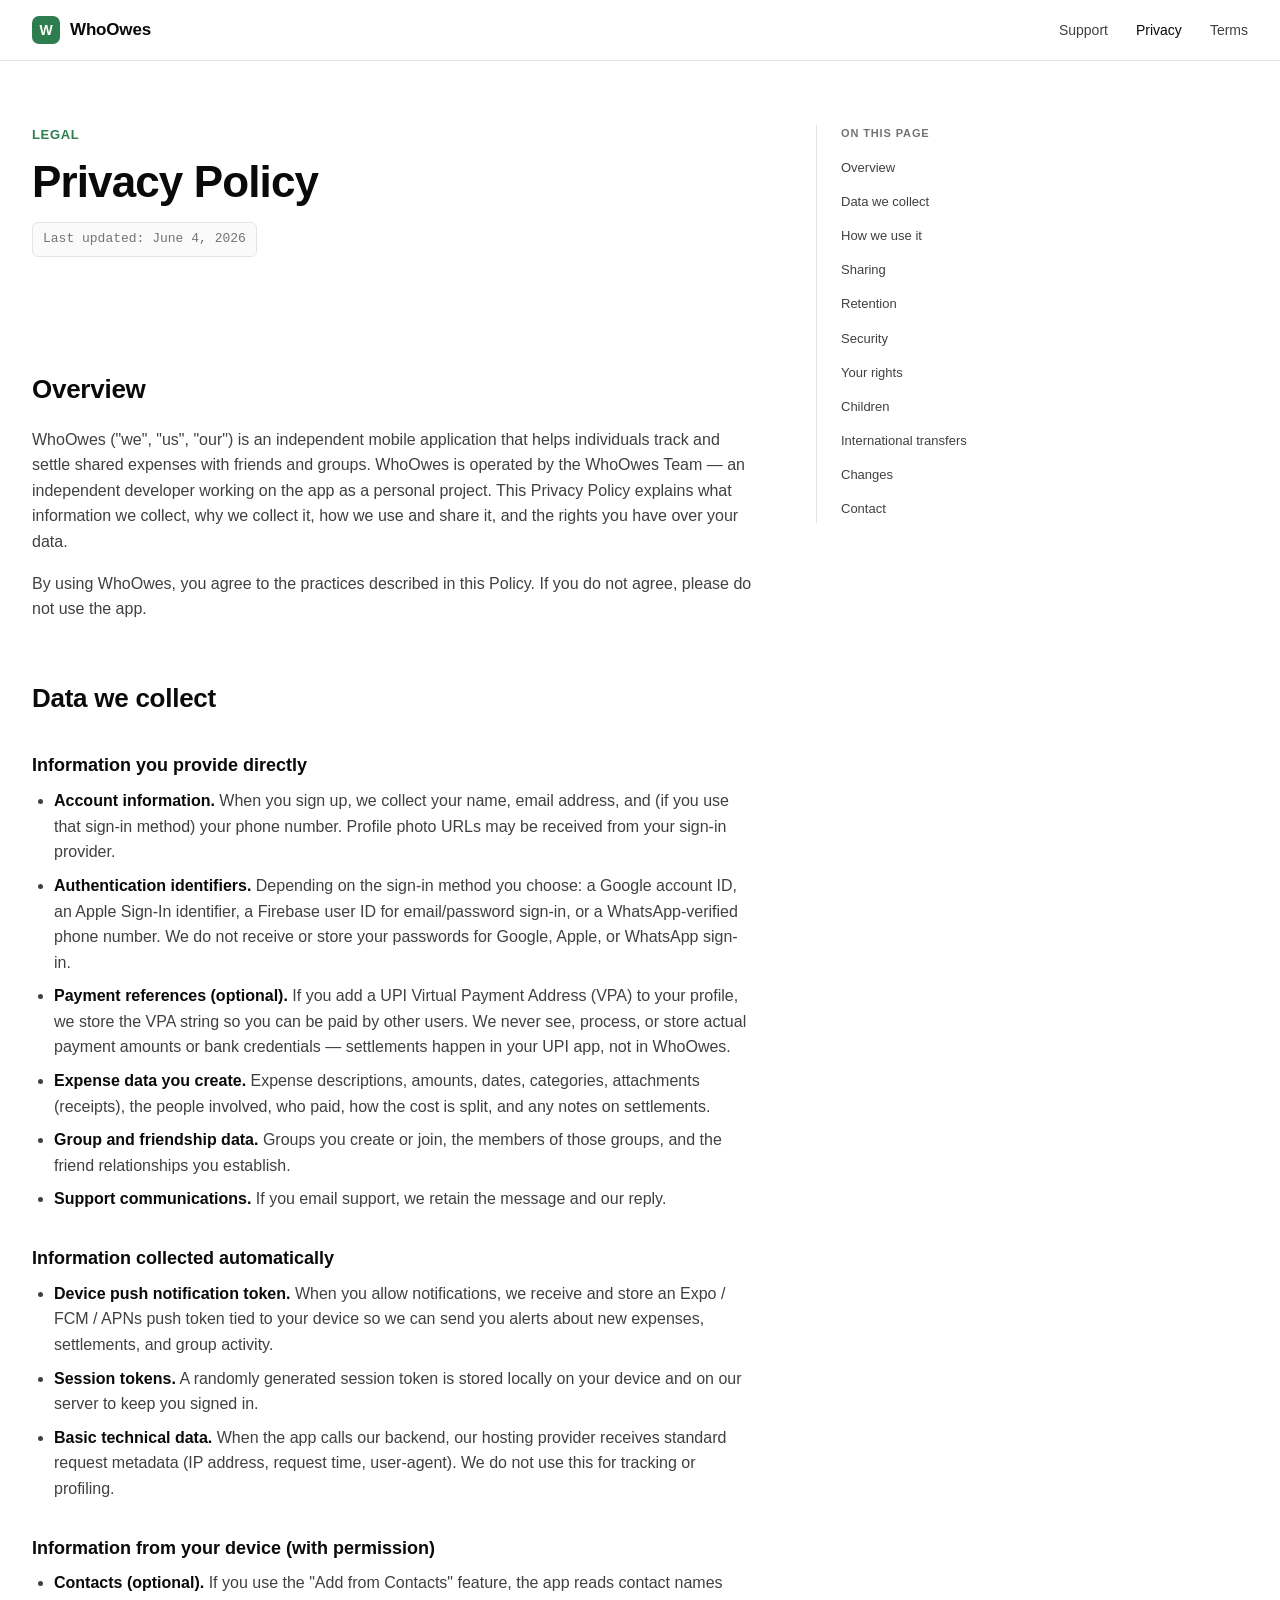
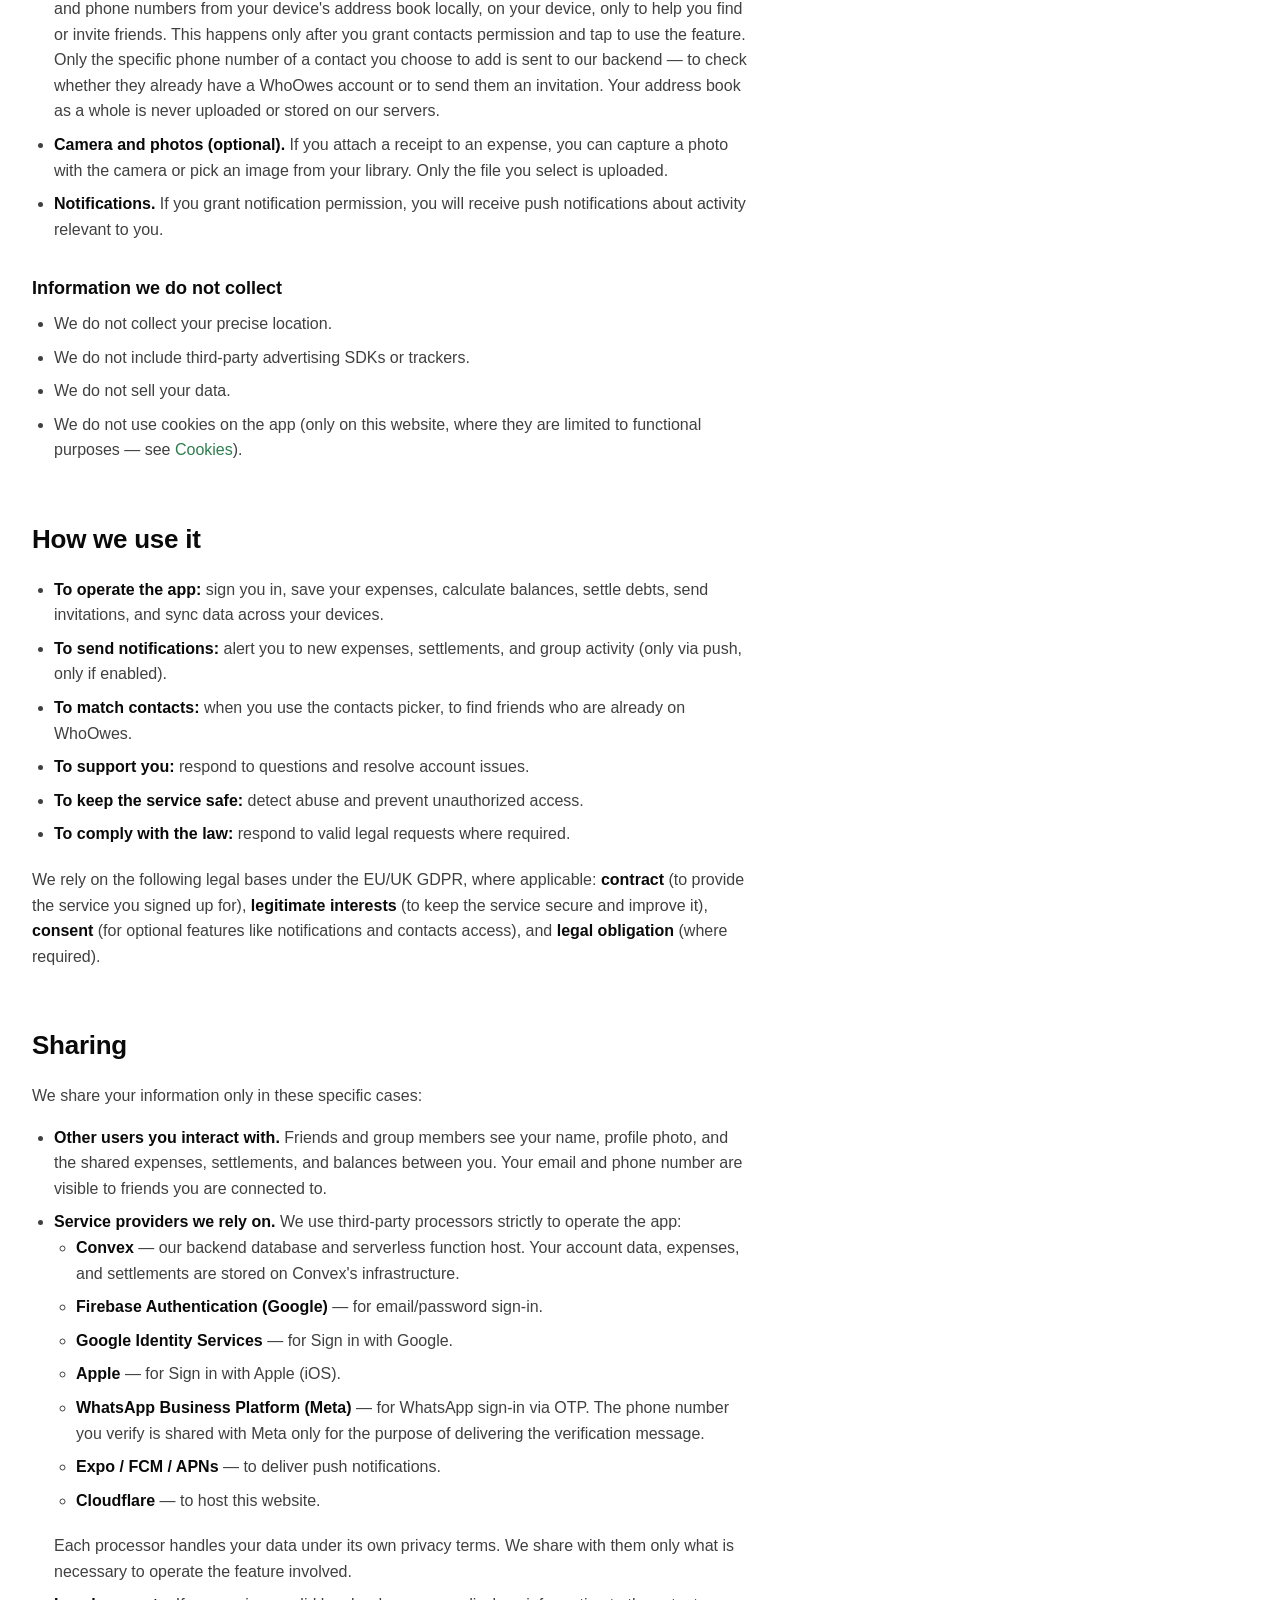
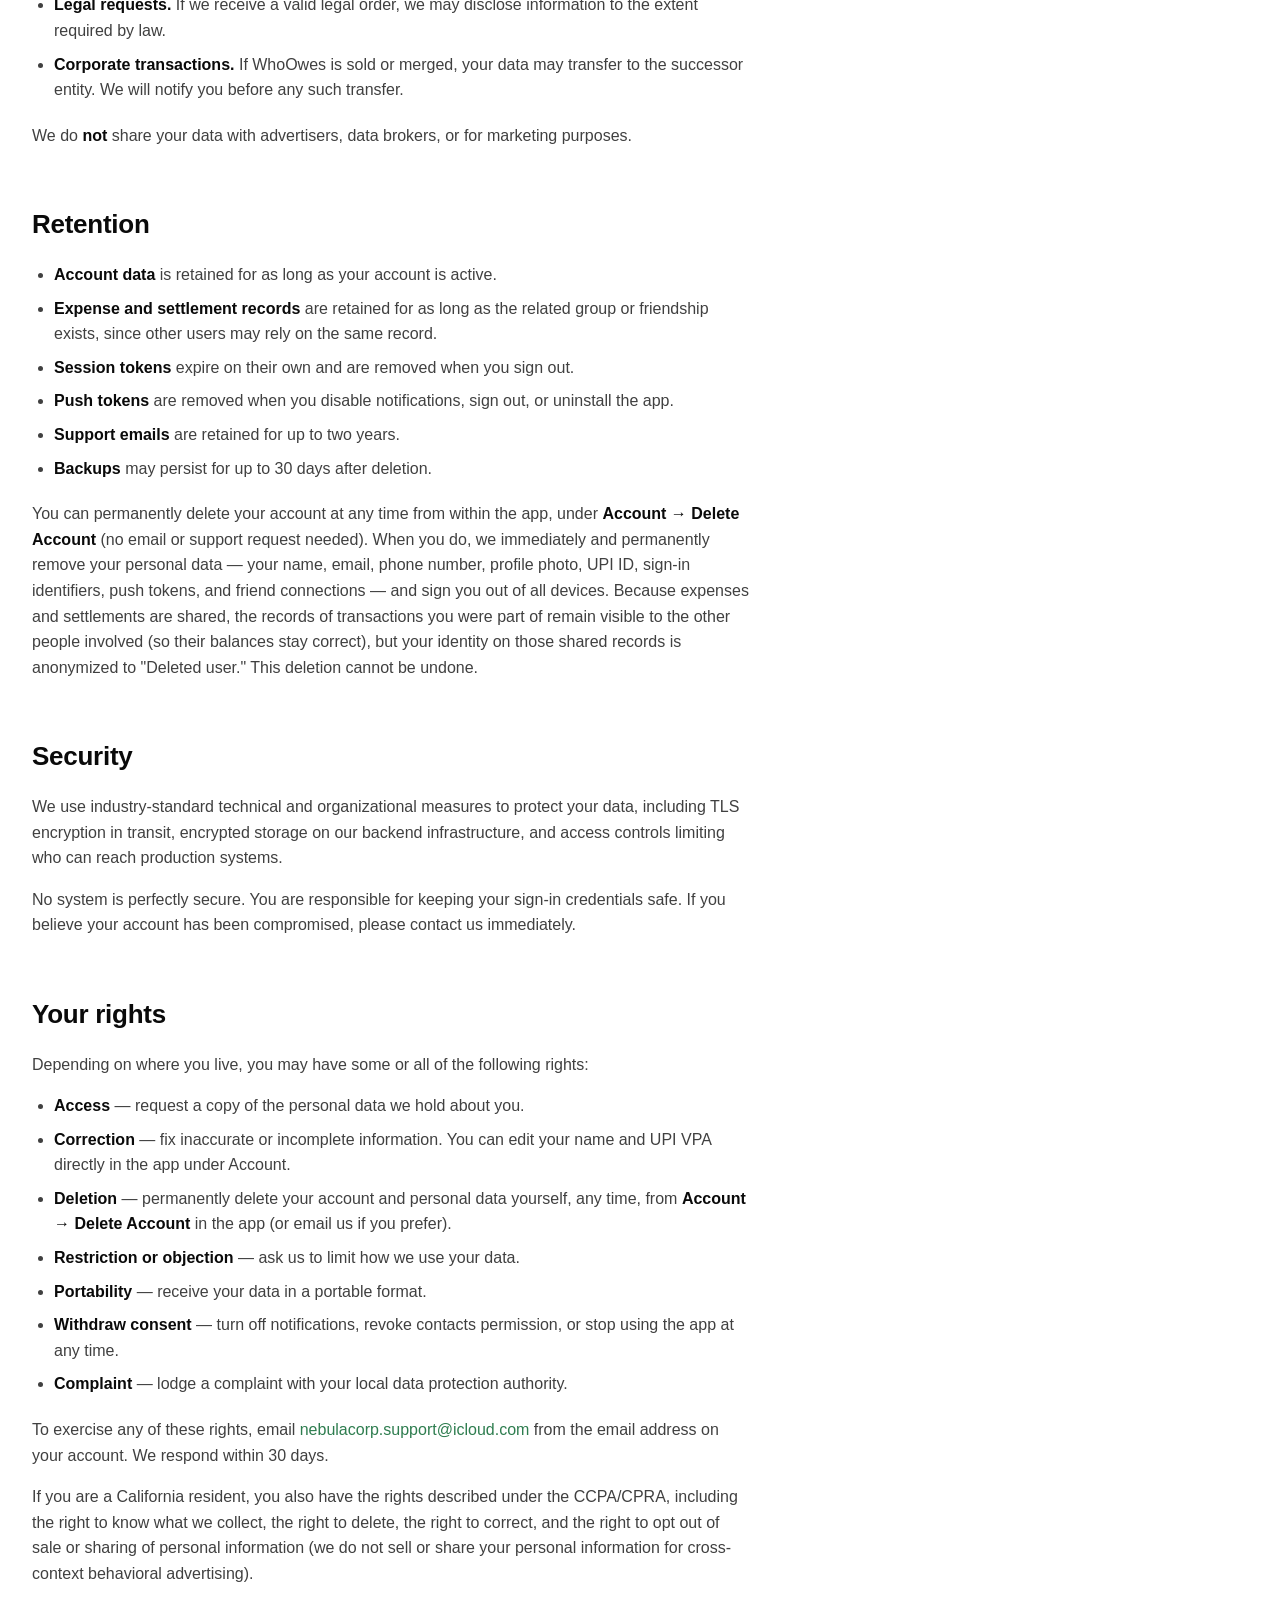
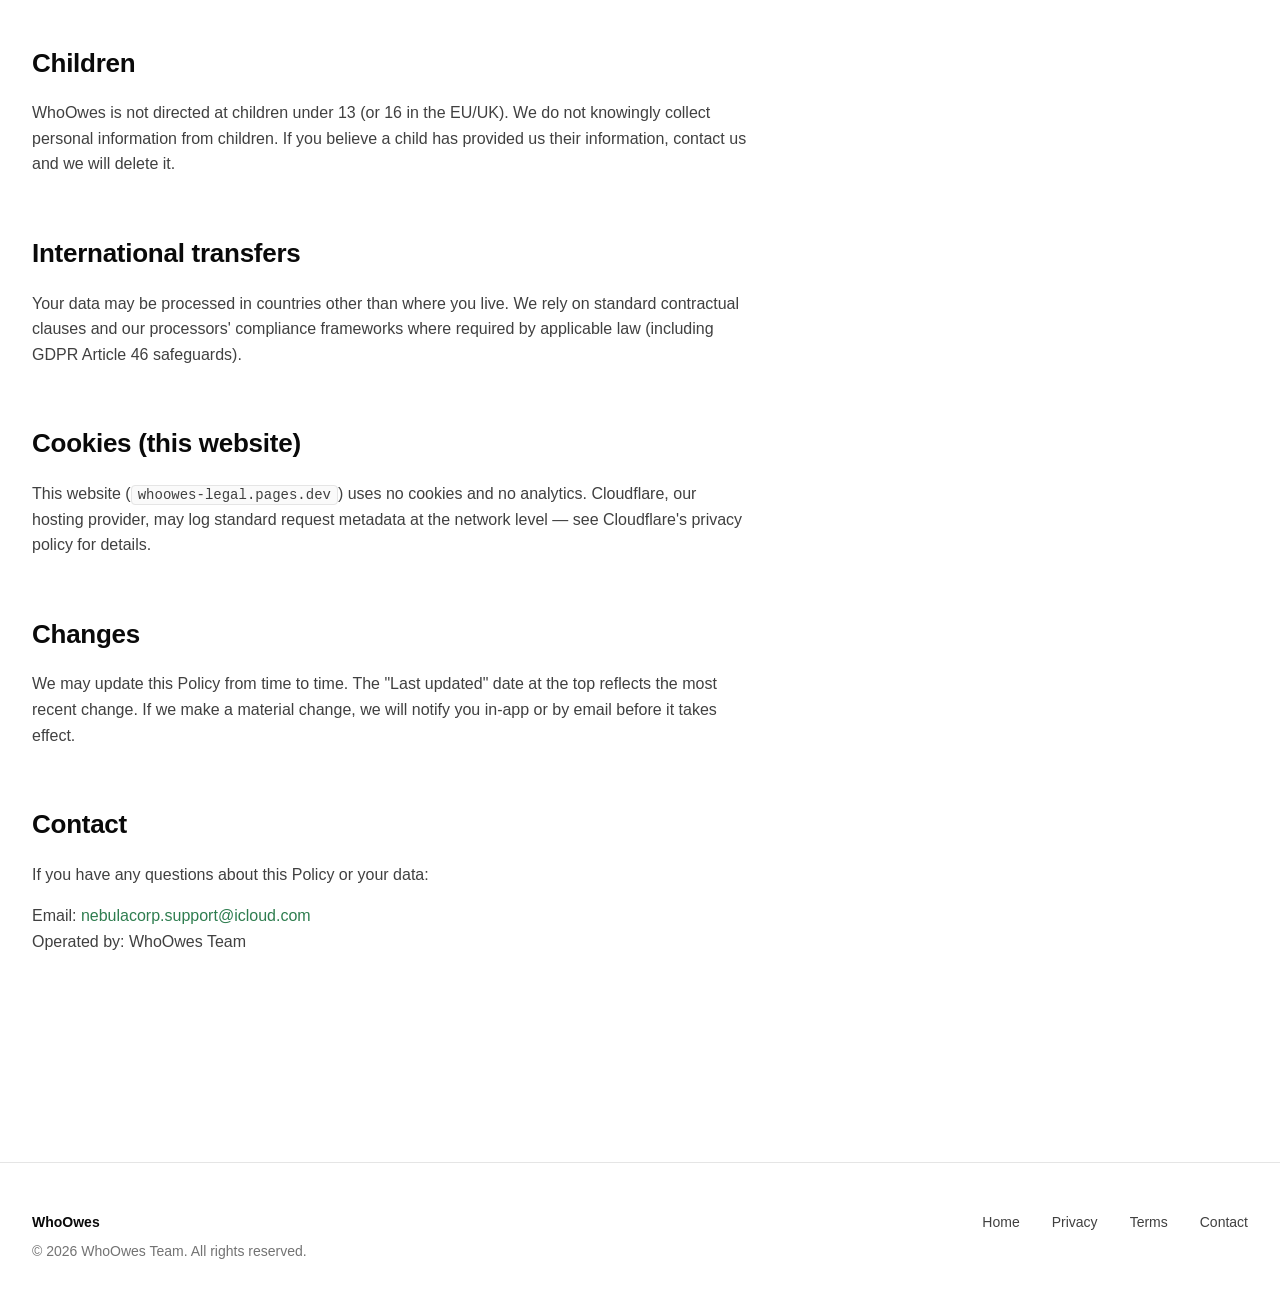
==== commit eff4a09f: "Privacy: update deletion + contacts sections for in-app delete - Deletion: now self-serve in-app (Ac" ====
--- a/privacy.html
+++ b/privacy.html
@@ -29,7 +29,7 @@
   <div class="legal-header">
     <div class="legal-eyebrow">Legal</div>
     <h1 class="legal-title">Privacy Policy</h1>
-    <div class="legal-updated">Last updated: May 26, 2026</div>
+    <div class="legal-updated">Last updated: June 4, 2026</div>
   </div>
 
   <aside class="toc" aria-label="On this page">
@@ -76,7 +76,7 @@
 
     <h3>Information from your device (with permission)</h3>
     <ul>
-      <li><strong>Contacts (optional).</strong> If you use the "Add from Contacts" feature, the app reads contact entries on your device only at the moment you tap the picker. Phone numbers you select are sent to our backend to look up existing WhoOwes users or to invite new ones. Other contacts in your address book are not uploaded.</li>
+      <li><strong>Contacts (optional).</strong> If you use the "Add from Contacts" feature, the app reads contact names and phone numbers from your device's address book locally, on your device, only to help you find or invite friends. This happens only after you grant contacts permission and tap to use the feature. Only the specific phone number of a contact you choose to add is sent to our backend — to check whether they already have a WhoOwes account or to send them an invitation. Your address book as a whole is never uploaded or stored on our servers.</li>
       <li><strong>Camera and photos (optional).</strong> If you attach a receipt to an expense, you can capture a photo with the camera or pick an image from your library. Only the file you select is uploaded.</li>
       <li><strong>Notifications.</strong> If you grant notification permission, you will receive push notifications about activity relevant to you.</li>
     </ul>
@@ -131,7 +131,7 @@
       <li><strong>Support emails</strong> are retained for up to two years.</li>
       <li><strong>Backups</strong> may persist for up to 30 days after deletion.</li>
     </ul>
-    <p>When you delete your account (see "Your rights"), we delete your personal profile and disconnect you from groups. Shared expense records remain accessible to the other participants who created or settled them, with your identity anonymized.</p>
+    <p>You can permanently delete your account at any time from within the app, under <strong>Account → Delete Account</strong> (no email or support request needed). When you do, we immediately and permanently remove your personal data — your name, email, phone number, profile photo, UPI ID, sign-in identifiers, push tokens, and friend connections — and sign you out of all devices. Because expenses and settlements are shared, the records of transactions you were part of remain visible to the other people involved (so their balances stay correct), but your identity on those shared records is anonymized to "Deleted user." This deletion cannot be undone.</p>
 
     <h2 id="security">Security</h2>
     <p>We use industry-standard technical and organizational measures to protect your data, including TLS encryption in transit, encrypted storage on our backend infrastructure, and access controls limiting who can reach production systems.</p>
@@ -142,7 +142,7 @@
     <ul>
       <li><strong>Access</strong> — request a copy of the personal data we hold about you.</li>
       <li><strong>Correction</strong> — fix inaccurate or incomplete information. You can edit your name and UPI VPA directly in the app under Account.</li>
-      <li><strong>Deletion</strong> — request that we delete your account and the personal data associated with it.</li>
+      <li><strong>Deletion</strong> — permanently delete your account and personal data yourself, any time, from <strong>Account → Delete Account</strong> in the app (or email us if you prefer).</li>
       <li><strong>Restriction or objection</strong> — ask us to limit how we use your data.</li>
       <li><strong>Portability</strong> — receive your data in a portable format.</li>
       <li><strong>Withdraw consent</strong> — turn off notifications, revoke contacts permission, or stop using the app at any time.</li>
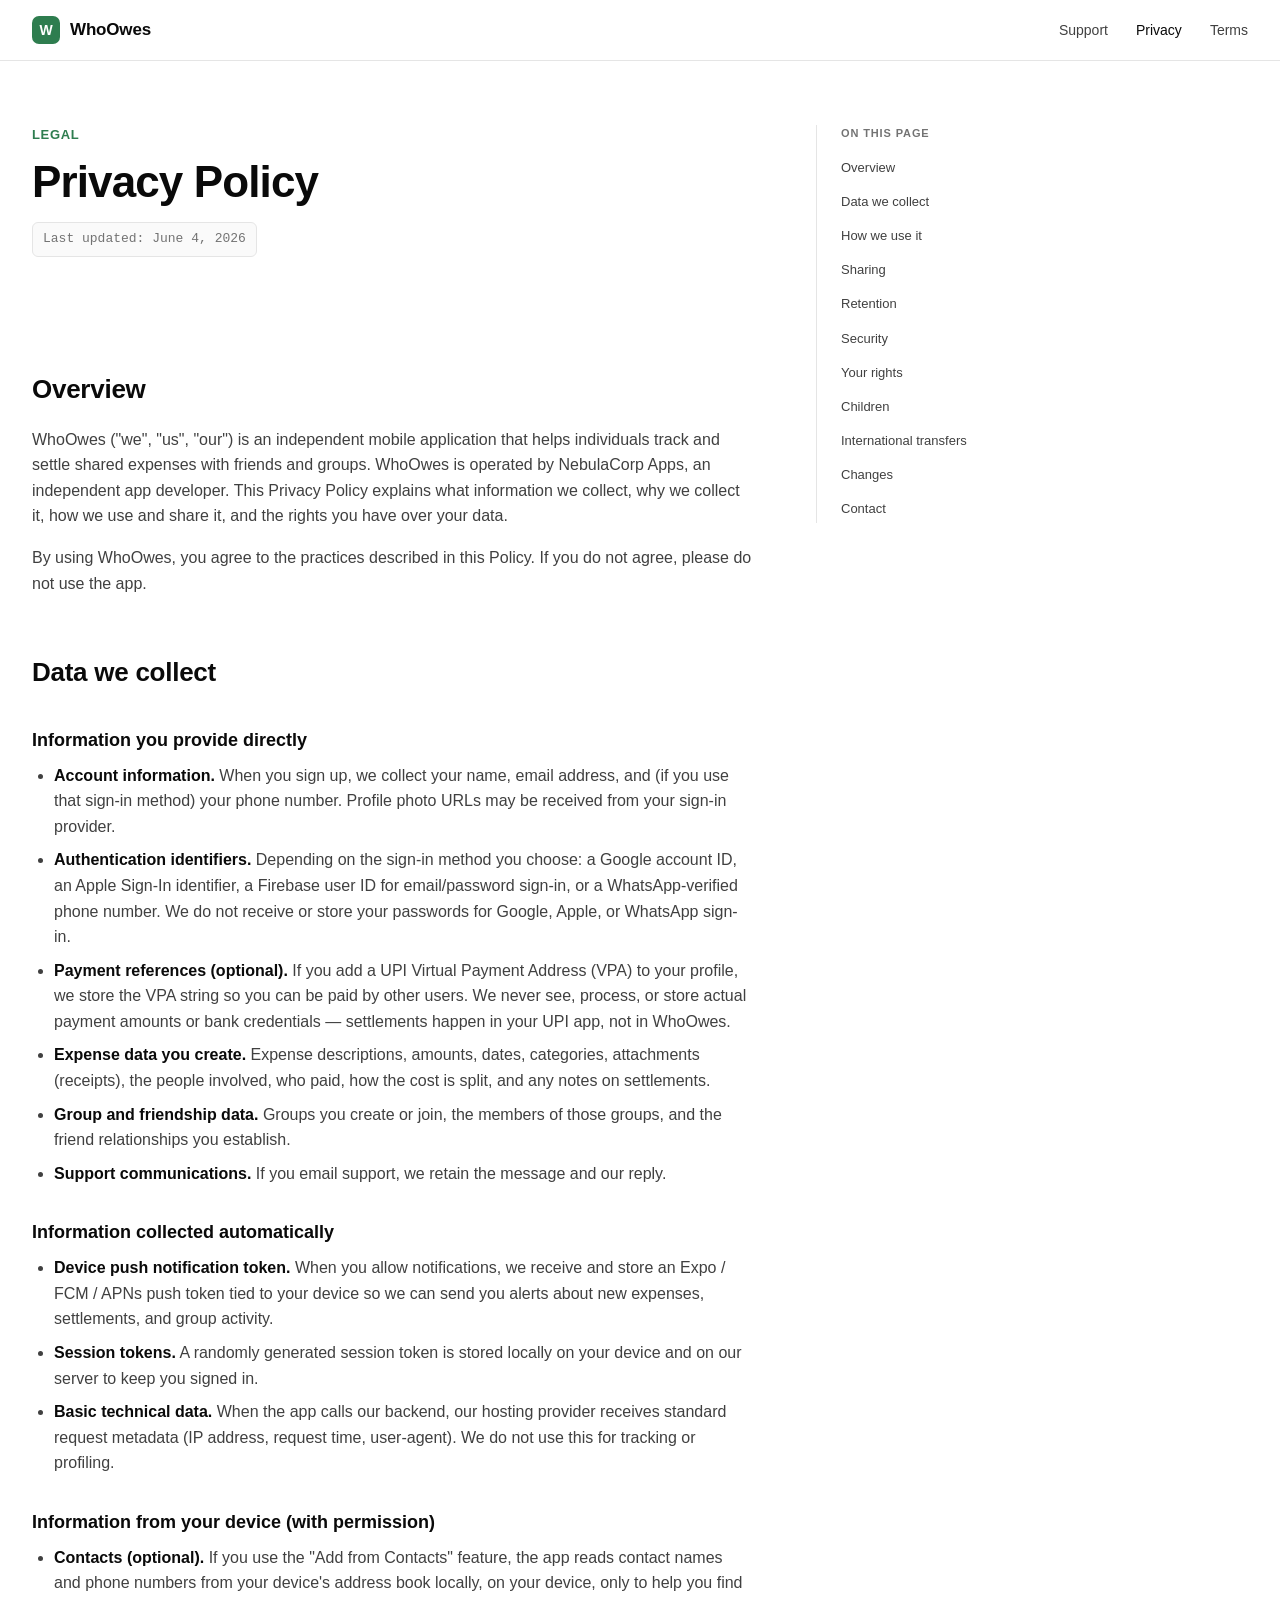
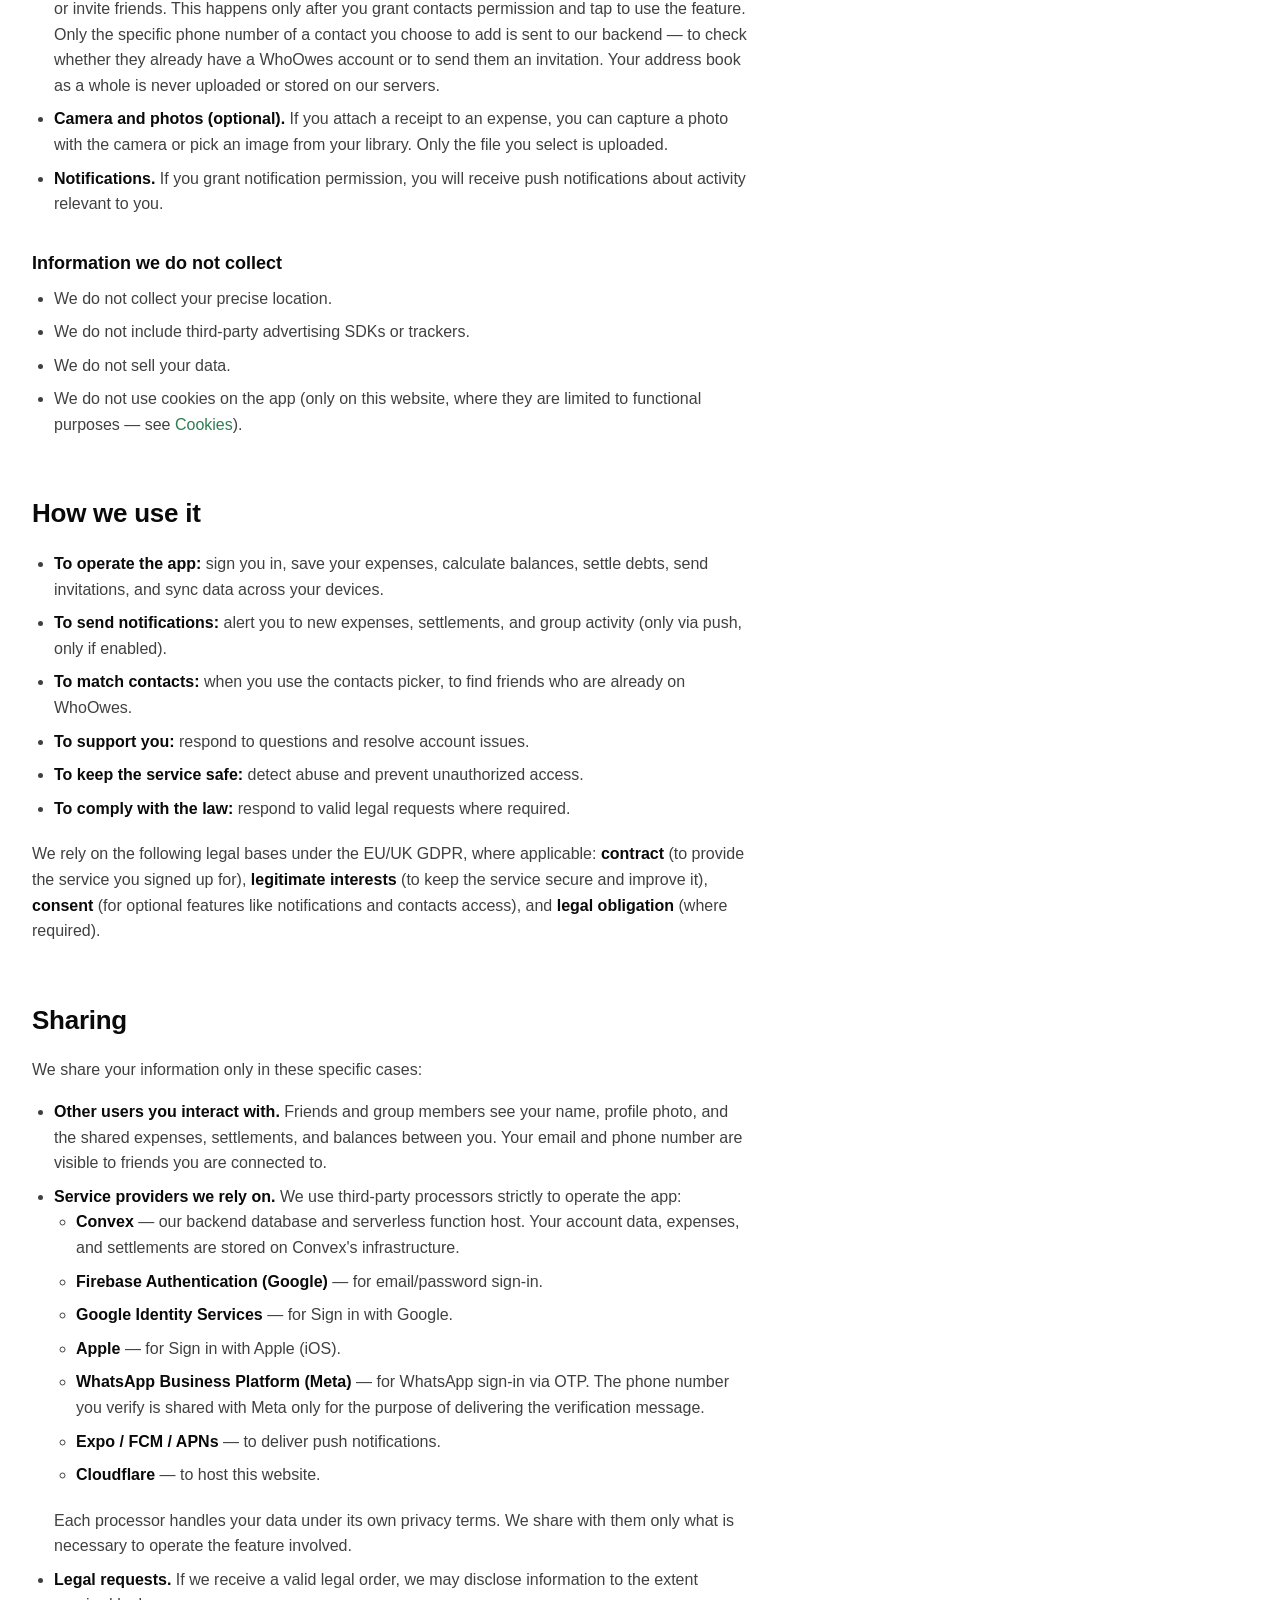
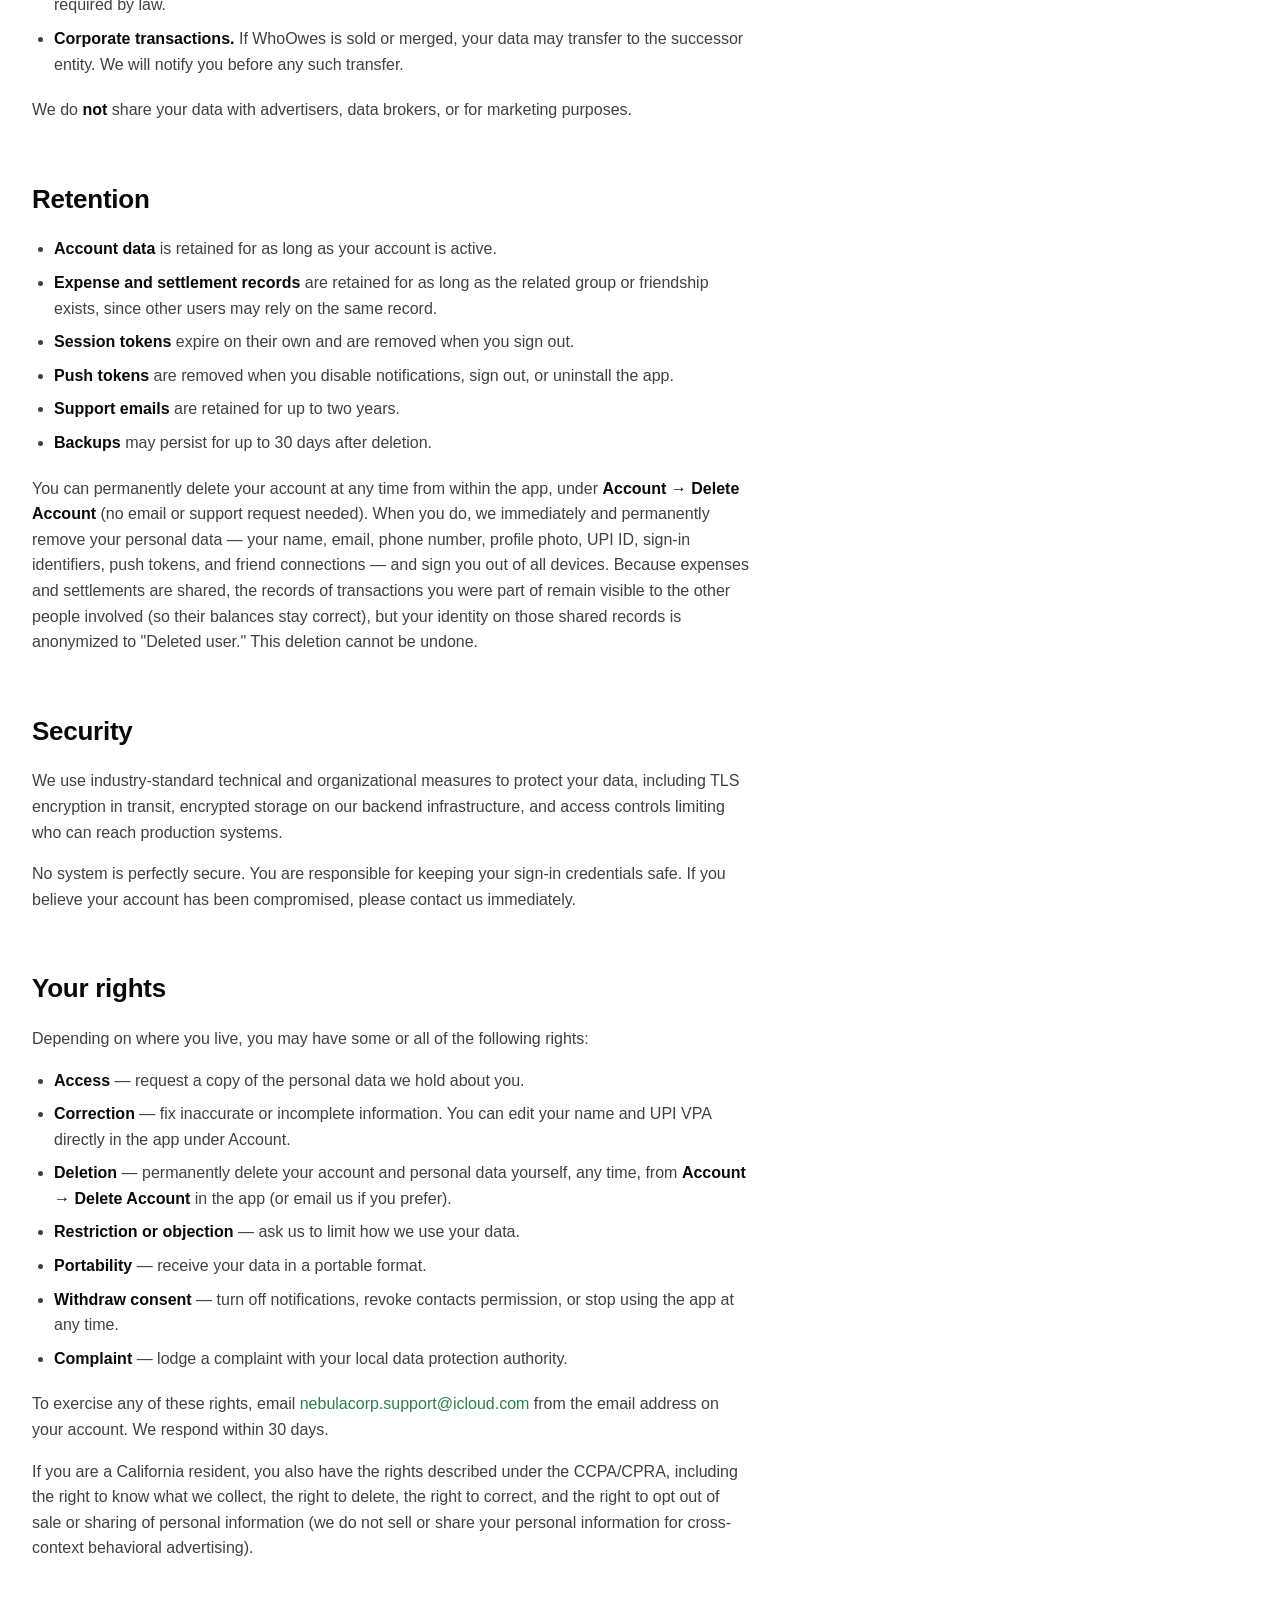
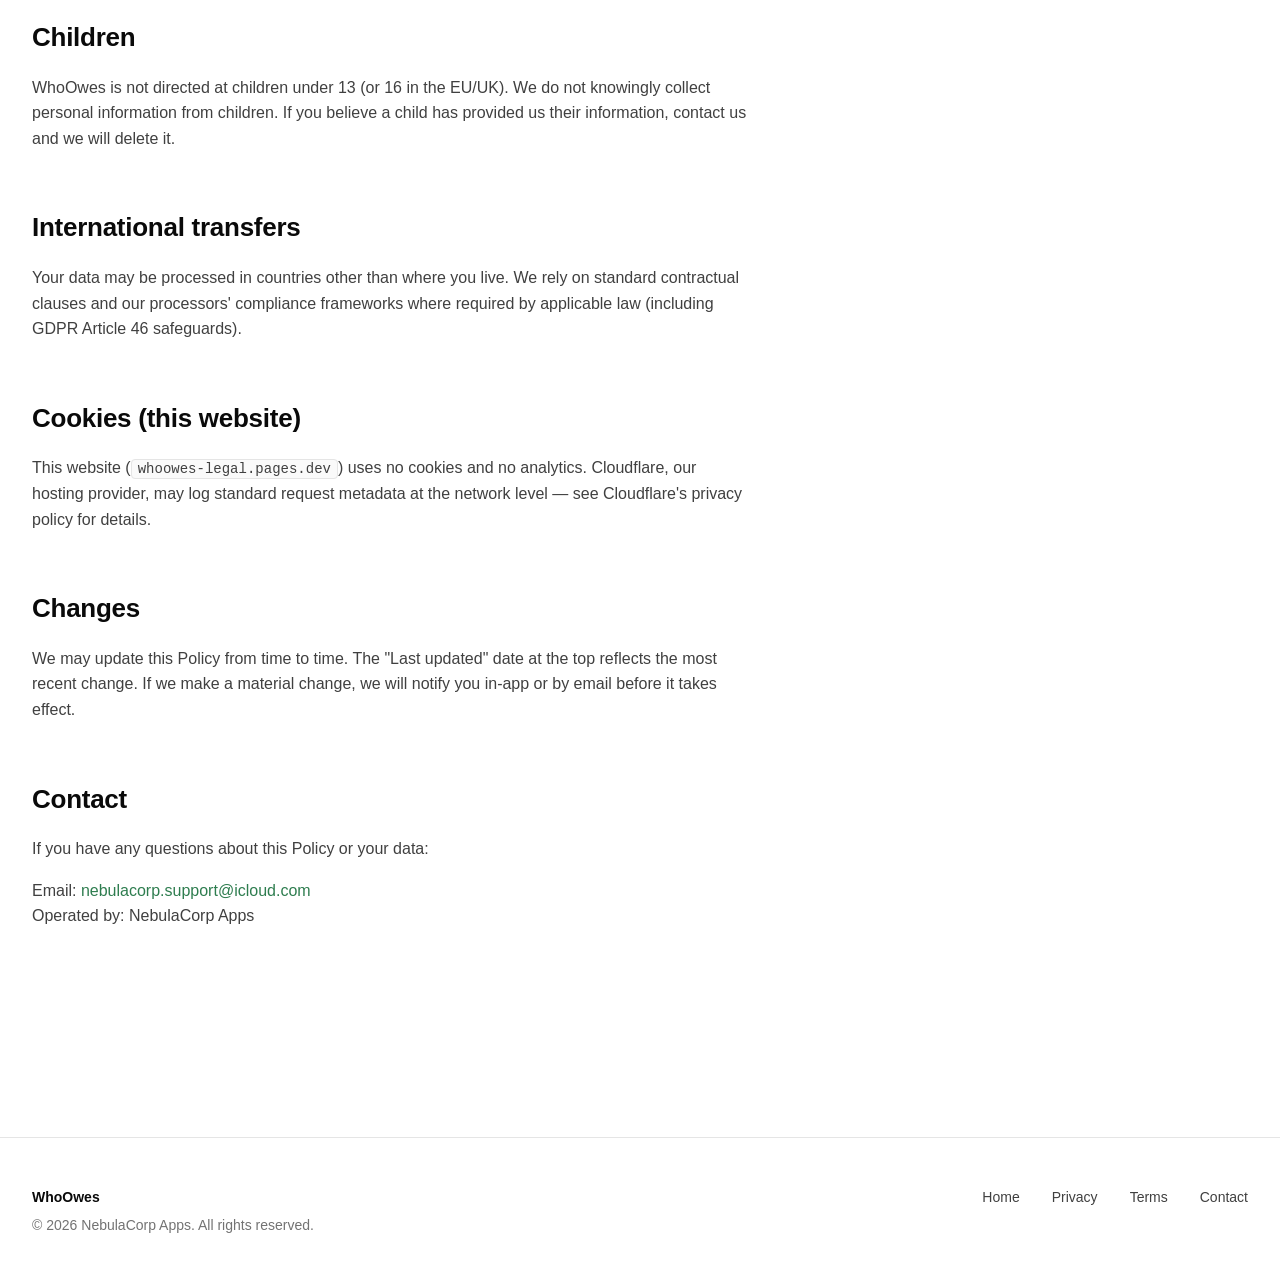
==== commit 42dc2c41: "Legal: unify operator name to NebulaCorp Apps + add missing Terms clauses - Operator name unified to" ====
--- a/privacy.html
+++ b/privacy.html
@@ -52,7 +52,7 @@
   <div class="legal-body">
 
     <h2 id="overview">Overview</h2>
-    <p>WhoOwes ("we", "us", "our") is an independent mobile application that helps individuals track and settle shared expenses with friends and groups. WhoOwes is operated by the WhoOwes Team — an independent developer working on the app as a personal project. This Privacy Policy explains what information we collect, why we collect it, how we use and share it, and the rights you have over your data.</p>
+    <p>WhoOwes ("we", "us", "our") is an independent mobile application that helps individuals track and settle shared expenses with friends and groups. WhoOwes is operated by NebulaCorp Apps, an independent app developer. This Privacy Policy explains what information we collect, why we collect it, how we use and share it, and the rights you have over your data.</p>
     <p>By using WhoOwes, you agree to the practices described in this Policy. If you do not agree, please do not use the app.</p>
 
     <h2 id="data-we-collect">Data we collect</h2>
@@ -168,7 +168,7 @@
     <p>If you have any questions about this Policy or your data:</p>
     <p>
       Email: <a href="mailto:nebulacorp.support@icloud.com">nebulacorp.support@icloud.com</a><br>
-      Operated by: WhoOwes Team
+      Operated by: NebulaCorp Apps
     </p>
 
   </div>
@@ -179,7 +179,7 @@
   <div class="footer-inner">
     <div class="footer-brand">
       <strong>WhoOwes</strong>
-      <span>&copy; <span id="year">2026</span> WhoOwes Team. All rights reserved.</span>
+      <span>&copy; <span id="year">2026</span> NebulaCorp Apps. All rights reserved.</span>
     </div>
     <div class="footer-links">
       <a href="/">Home</a>
